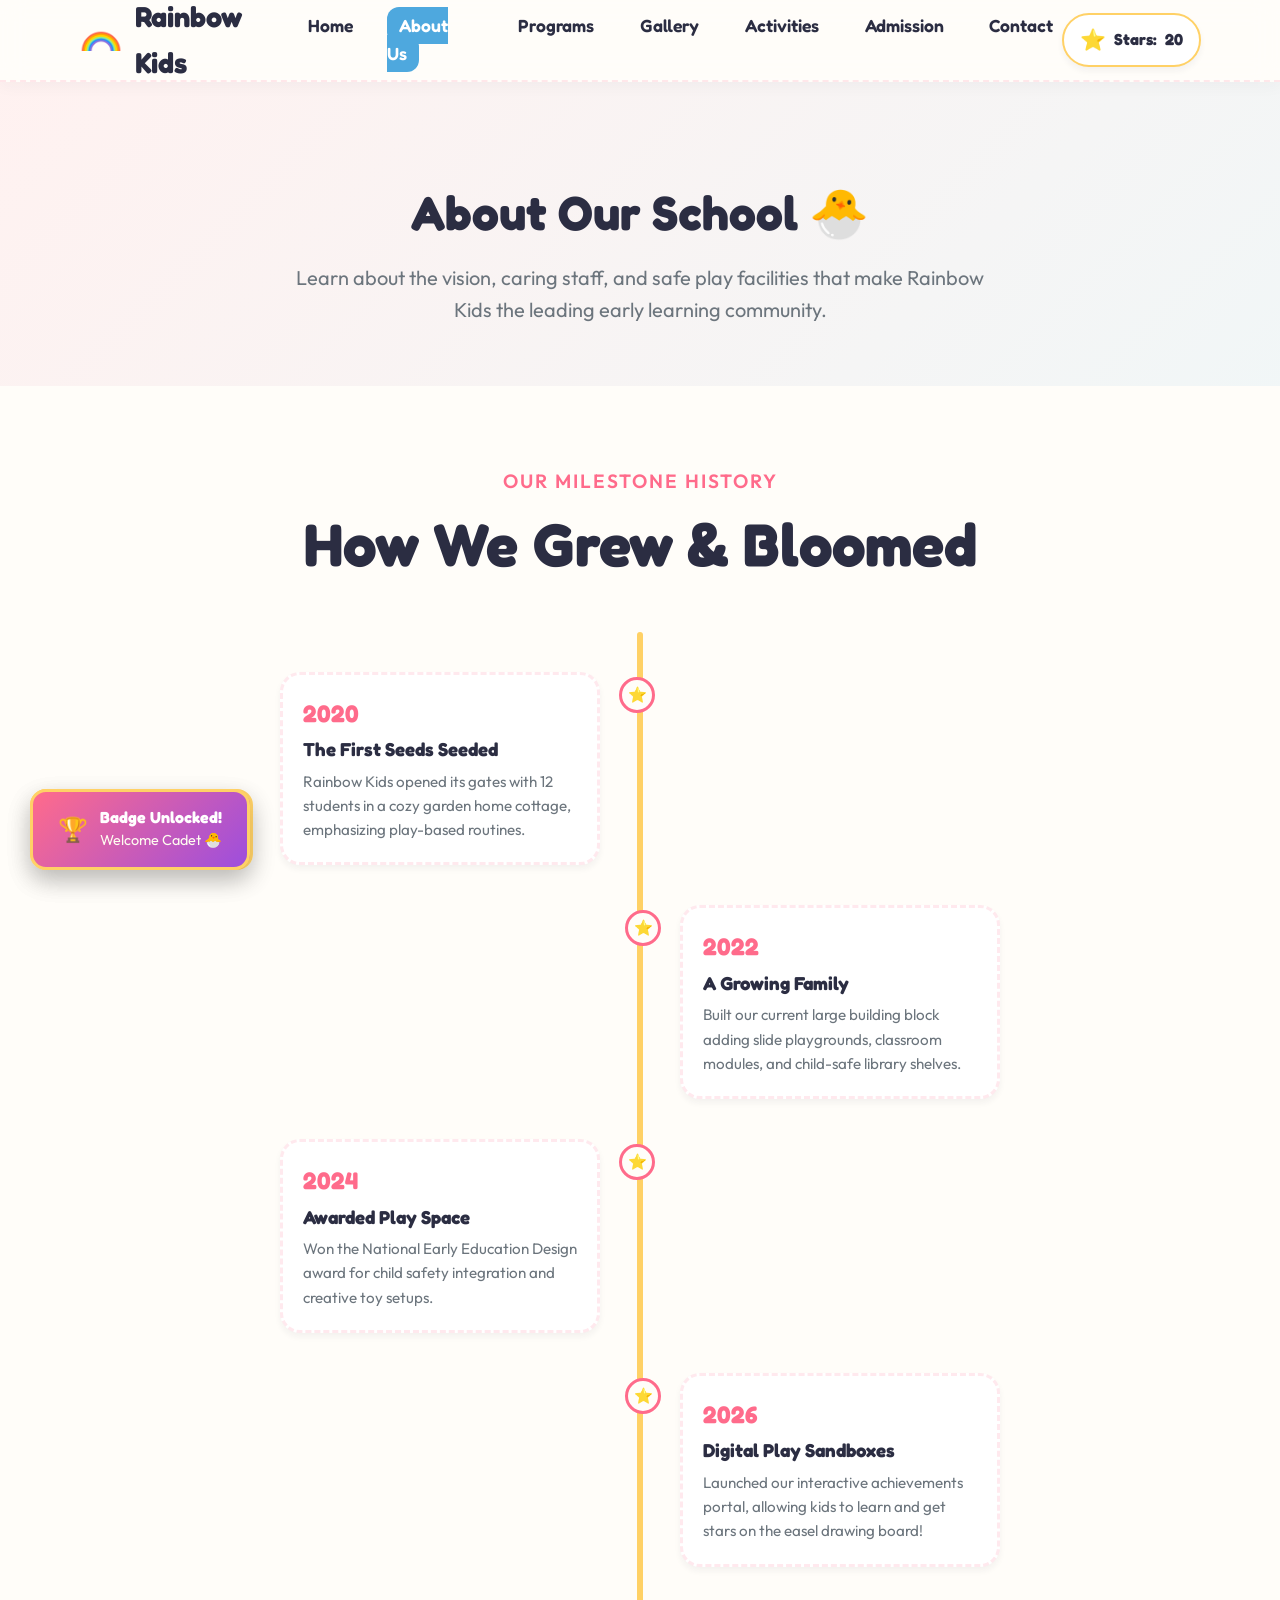
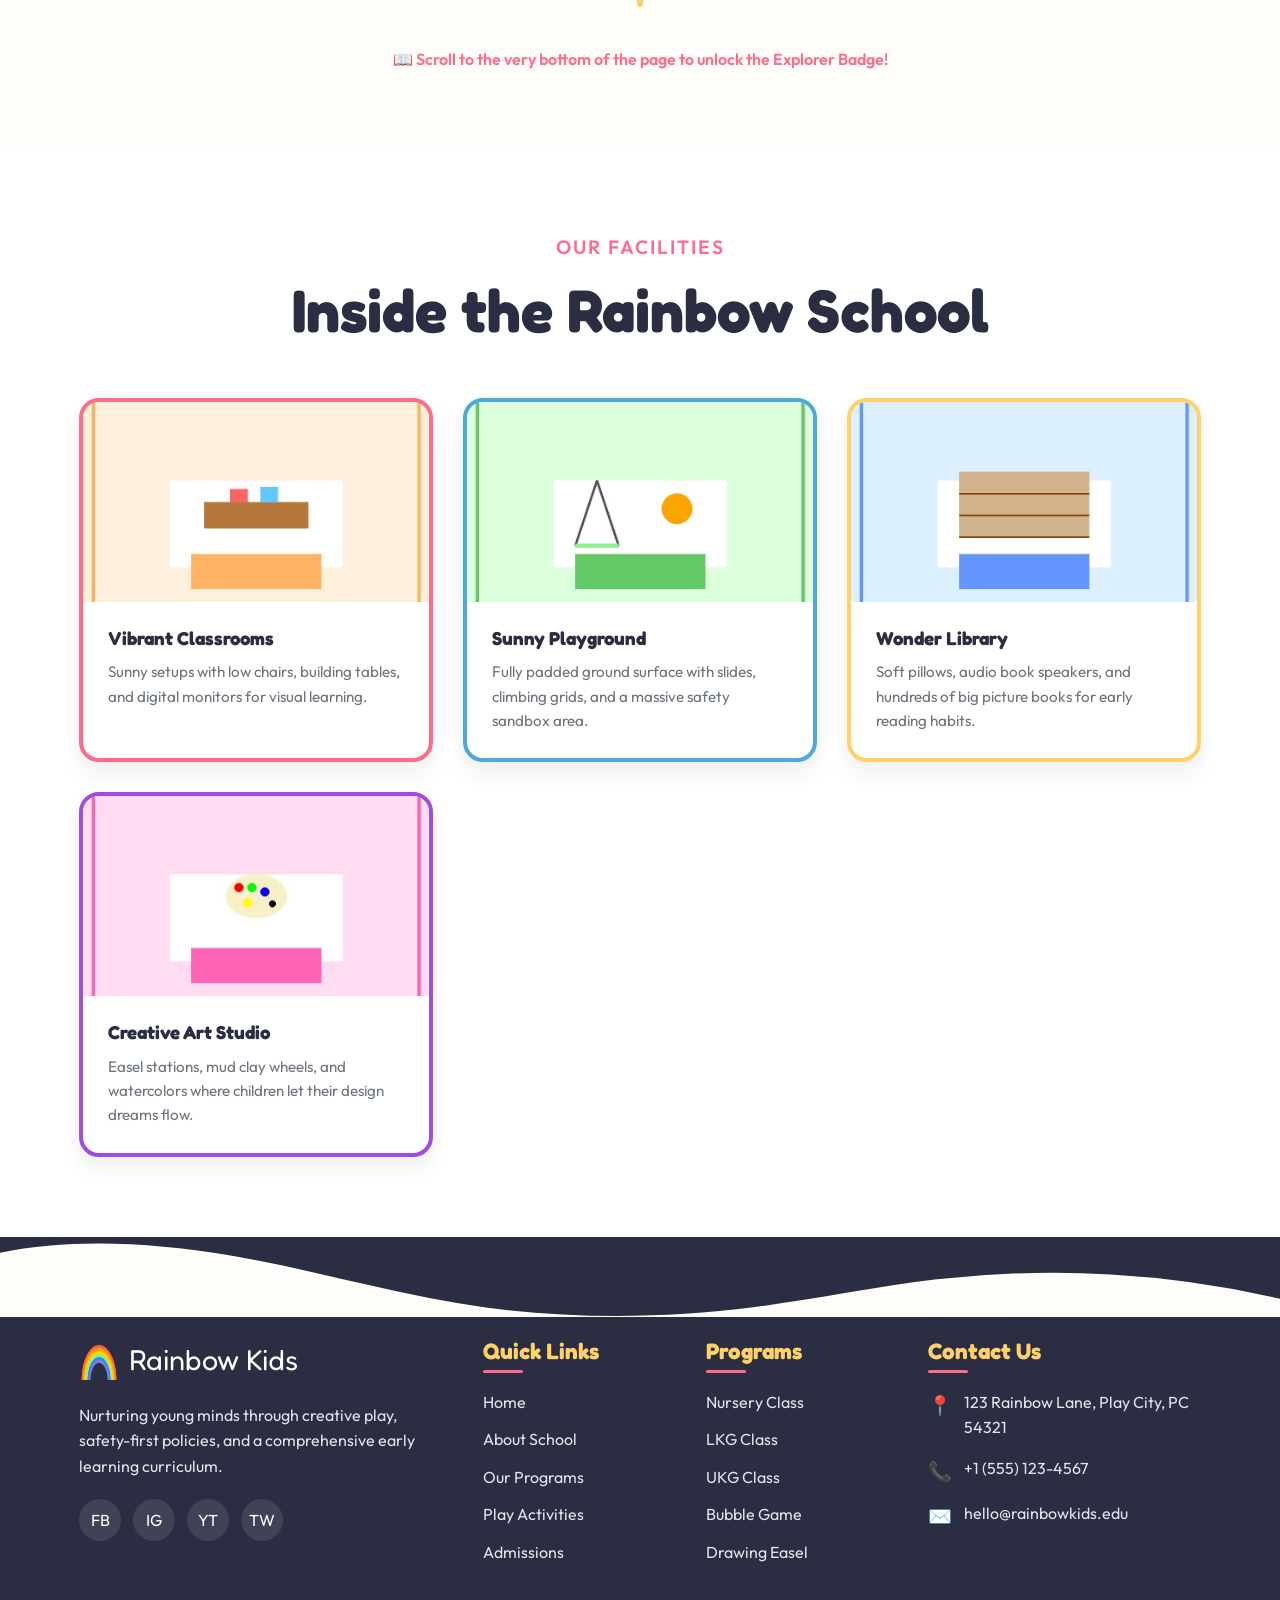
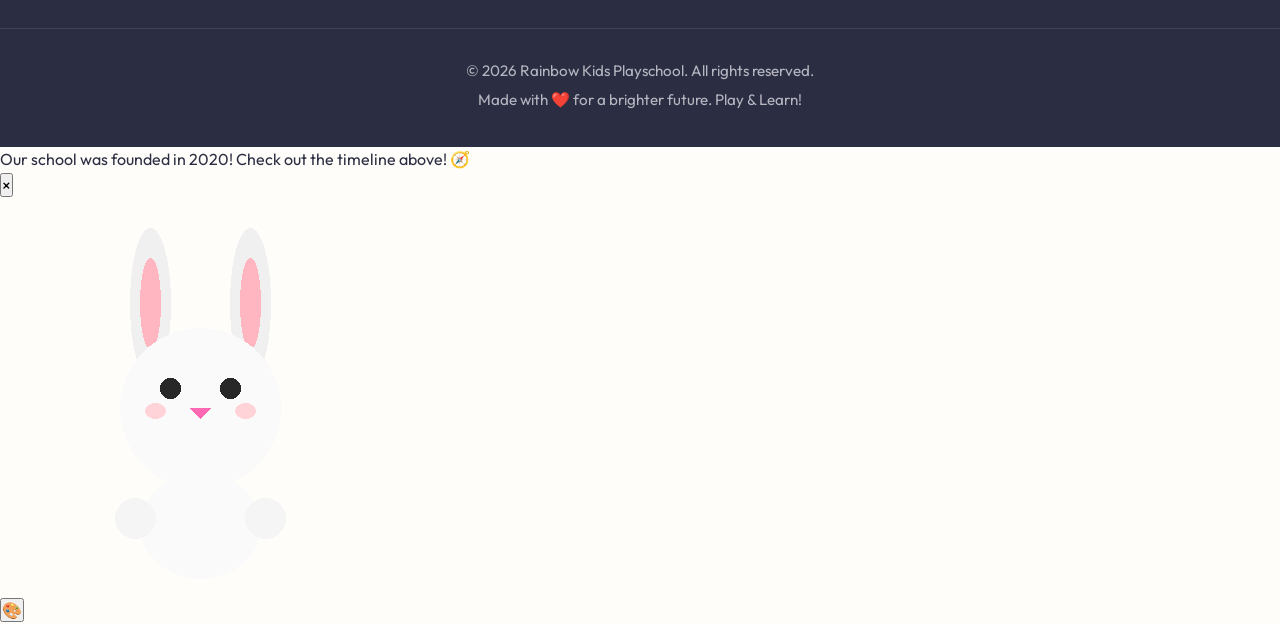
==== about.html @ 75d2e13a "Initial Changes" ====
<!-- Rainbow Kids Playschool - About Us Page: School milestone history and facilities -->

<!DOCTYPE html>
<html lang="en">
<head>
  <meta charset="UTF-8">
  <meta name="viewport" content="width=device-width, initial-scale=1.0">
  <title>About Us - Rainbow Kids Playschool</title>
  <meta name="description" content="Discover our history, safety policies, and teaching philosophy at Rainbow Kids Playschool. Learn about our caring teachers and beautiful facilities.">
  
  
  <link rel="stylesheet" href="assets/css/style.css">
  <link rel="stylesheet" href="assets/css/navbar.css">
  <link rel="stylesheet" href="assets/css/footer.css">
  <link rel="stylesheet" href="assets/css/animations.css">
  <link rel="stylesheet" href="assets/css/responsive.css">
  
  <style>
    
    .about-timeline {
      position: relative;
      max-width: 800px;
      margin: 40px auto 0;
      padding: 20px 0;
    }
    .about-timeline::before {
      content: '';
      position: absolute;
      top: 0;
      bottom: 0;
      left: 50%;
      width: 6px;
      background: var(--accent-yellow);
      border-radius: var(--radius-round);
      transform: translateX(-50%);
    }
    .timeline-item {
      position: relative;
      width: 50%;
      padding: 20px 40px;
      box-sizing: border-box;
    }
    .timeline-item::before {
      content: '⭐';
      position: absolute;
      top: 25px;
      right: -15px;
      width: 30px;
      height: 30px;
      background: var(--bg-cream);
      border: 3px solid var(--primary-coral);
      border-radius: 50%;
      display: flex;
      align-items: center;
      justify-content: center;
      z-index: 10;
      font-size: 0.95rem;
    }
    .timeline-item.left {
      left: 0;
      text-align: right;
    }
    .timeline-item.right {
      left: 50%;
      text-align: left;
    }
    .timeline-item.right::before {
      left: -15px;
    }
    .timeline-content {
      background: var(--bg-white);
      padding: 20px;
      border-radius: var(--radius-md);
      box-shadow: var(--shadow-sm);
      border: 3px dashed rgba(255,107,139,0.15);
      display: inline-block;
      text-align: left;
    }
    .timeline-year {
      font-family: var(--font-heading);
      color: var(--primary-coral);
      font-size: 1.5rem;
      font-weight: 700;
      margin-bottom: 5px;
    }
  </style>
</head>
<body>

  
  <div id="navbar-placeholder"></div>

  
  <section class="section" style="background: linear-gradient(135deg, rgba(255,107,139,0.08), rgba(78,168,222,0.08)); padding: 100px 0 60px;">
    <div class="container" style="text-align: center;">
      <h1 style="font-size: 3rem; margin-bottom: 20px; font-family: var(--font-heading);">About Our School 🐣</h1>
      <p style="font-size: 1.25rem; max-width: 700px; margin: 0 auto; color: var(--text-muted);">
        Learn about the vision, caring staff, and safe play facilities that make Rainbow Kids the leading early learning community.
      </p>
    </div>
  </section>

  
  <section class="section">
    <div class="container">
      <div class="section-title">
        <span>Our Milestone History</span>
        <h2>How We Grew & Bloomed</h2>
      </div>

      <div class="about-timeline">
        <div class="timeline-item left">
          <div class="timeline-content">
            <div class="timeline-year">2020</div>
            <h3 style="margin-bottom: 8px;">The First Seeds Seeded</h3>
            <p style="color: var(--text-muted); font-size: 0.95rem;">Rainbow Kids opened its gates with 12 students in a cozy garden home cottage, emphasizing play-based routines.</p>
          </div>
        </div>

        <div class="timeline-item right">
          <div class="timeline-content">
            <div class="timeline-year">2022</div>
            <h3 style="margin-bottom: 8px;">A Growing Family</h3>
            <p style="color: var(--text-muted); font-size: 0.95rem;">Built our current large building block adding slide playgrounds, classroom modules, and child-safe library shelves.</p>
          </div>
        </div>

        <div class="timeline-item left">
          <div class="timeline-content">
            <div class="timeline-year">2024</div>
            <h3 style="margin-bottom: 8px;">Awarded Play Space</h3>
            <p style="color: var(--text-muted); font-size: 0.95rem;">Won the National Early Education Design award for child safety integration and creative toy setups.</p>
          </div>
        </div>

        <div class="timeline-item right">
          <div class="timeline-content">
            <div class="timeline-year">2026</div>
            <h3 style="margin-bottom: 8px;">Digital Play Sandboxes</h3>
            <p style="color: var(--text-muted); font-size: 0.95rem;">Launched our interactive achievements portal, allowing kids to learn and get stars on the easel drawing board!</p>
          </div>
        </div>
      </div>
      
      <div style="text-align: center; margin-top: 40px;">
        <p style="font-weight: 600; color: var(--primary-coral);">📖 Scroll to the very bottom of the page to unlock the Explorer Badge!</p>
      </div>
    </div>
  </section>

  
  <section class="section" style="background-color: var(--bg-white);">
    <div class="container">
      <div class="section-title">
        <span>Our Facilities</span>
        <h2>Inside the Rainbow School</h2>
      </div>

      <div style="display: grid; grid-template-columns: repeat(auto-fit, minmax(260px, 1fr)); gap: 30px;">
        
        <div class="card border-coral hover-zoom" style="padding: 0; overflow: hidden; cursor: pointer;" onclick="playSynthSound('click')">
          <img src="assets/images/rooms/classroom.jpg" style="width: 100%; height: 200px; object-fit: cover;" alt="Classroom">
          <div style="padding: 25px;">
            <h3 style="margin-bottom: 10px;">Vibrant Classrooms</h3>
            <p style="color: var(--text-muted); font-size: 0.95rem;">Sunny setups with low chairs, building tables, and digital monitors for visual learning.</p>
          </div>
        </div>

        
        <div class="card border-sky hover-zoom" style="padding: 0; overflow: hidden; cursor: pointer;" onclick="playSynthSound('success')">
          <img src="assets/images/rooms/playground.jpg" style="width: 100%; height: 200px; object-fit: cover;" alt="Playground">
          <div style="padding: 25px;">
            <h3 style="margin-bottom: 10px;">Sunny Playground</h3>
            <p style="color: var(--text-muted); font-size: 0.95rem;">Fully padded ground surface with slides, climbing grids, and a massive safety sandbox area.</p>
          </div>
        </div>

        
        <div class="card border-yellow hover-zoom" style="padding: 0; overflow: hidden; cursor: pointer;" onclick="playSynthSound('click')">
          <img src="assets/images/rooms/library.jpg" style="width: 100%; height: 200px; object-fit: cover;" alt="Library">
          <div style="padding: 25px;">
            <h3 style="margin-bottom: 10px;">Wonder Library</h3>
            <p style="color: var(--text-muted); font-size: 0.95rem;">Soft pillows, audio book speakers, and hundreds of big picture books for early reading habits.</p>
          </div>
        </div>

        
        <div class="card border-purple hover-zoom" style="padding: 0; overflow: hidden; cursor: pointer;" onclick="playSynthSound('success')">
          <img src="assets/images/rooms/artroom.jpg" style="width: 100%; height: 200px; object-fit: cover;" alt="Art Studio">
          <div style="padding: 25px;">
            <h3 style="margin-bottom: 10px;">Creative Art Studio</h3>
            <p style="color: var(--text-muted); font-size: 0.95rem;">Easel stations, mud clay wheels, and watercolors where children let their design dreams flow.</p>
          </div>
        </div>
      </div>
    </div>
  </section>

  
  <script>
    document.addEventListener("DOMContentLoaded", () => {
      
      window.addEventListener("scroll", () => {
        if ((window.innerHeight + window.scrollY) >= document.body.offsetHeight - 80) {
          if (typeof addStars === "function") {
            addStars(10, 'explorer');
          }
        }
      });
    });
  </script>

  
  <div id="footer-placeholder"></div>

  
  <div id="mascot-placeholder"></div>
  <div id="rewards-placeholder"></div>

  
  <script src="assets/js/main.js" defer></script>
  <script src="assets/js/rewards.js" defer></script>
  <script src="assets/js/mascot.js" defer></script>
</body>
</html>
---- assets/css/style.css ----
/* Global Stylesheet: Core design tokens, resets, custom scrollbar, buttons, and layout cards */

@import url('https://fonts.googleapis.com/css2?family=Fredoka:wght@300..700&family=Outfit:wght@100..900&display=swap');

:root {
  --primary-coral: #FF6B8B;
  --primary-coral-dark: #E05372;
  --secondary-sky: #4EA8DE;
  --secondary-sky-dark: #3A92C5;
  --accent-yellow: #FFD166;
  --accent-yellow-dark: #EBBF50;
  --success-mint: #06D6A0;
  --success-mint-dark: #05B386;
  --purple-lilac: #9D4EDD;
  --purple-lilac-dark: #823CBE;
  
  --bg-cream: #FFFDF9;
  --bg-white: #FFFFFF;
  --bg-glass: rgba(255, 255, 255, 0.75);
  --bg-glass-dark: rgba(43, 45, 66, 0.05);
  
  --text-dark: #2B2D42;
  --text-muted: #6C757D;
  --text-light: #FFFFFF;
  
  --font-heading: 'Fredoka', sans-serif;
  --font-body: 'Outfit', sans-serif;
  
  --radius-sm: 12px;
  --radius-md: 20px;
  --radius-lg: 32px;
  --radius-round: 50px;
  
  --shadow-sm: 0 4px 6px rgba(43, 45, 66, 0.05);
  --shadow-md: 0 10px 20px rgba(43, 45, 66, 0.08);
  --shadow-lg: 0 20px 35px rgba(43, 45, 66, 0.12);
  --shadow-inset: inset 0 2px 5px rgba(0, 0, 0, 0.05);
  
  --transition-fast: 0.2s ease;
  --transition-normal: 0.3s cubic-bezier(0.25, 0.8, 0.25, 1);
  --transition-slow: 0.5s cubic-bezier(0.175, 0.885, 0.32, 1.275);
}

* {
  box-sizing: border-box;
  margin: 0;
  padding: 0;
}

body {
  font-family: var(--font-body);
  background-color: var(--bg-cream);
  color: var(--text-dark);
  line-height: 1.6;
  overflow-x: hidden;
  font-size: 16px;
}

h1, h2, h3, h4, h5, h6 {
  font-family: var(--font-heading);
  font-weight: 700;
  color: var(--text-dark);
  line-height: 1.25;
}

a {
  text-decoration: none;
  color: inherit;
  transition: var(--transition-fast);
}

img, video {
  max-width: 100%;
  height: auto;
  display: block;
}

button, input, select, textarea {
  font-family: inherit;
  font-size: inherit;
}

::-webkit-scrollbar {
  width: 12px;
}
::-webkit-scrollbar-track {
  background: var(--bg-cream);
}
::-webkit-scrollbar-thumb {
  background: linear-gradient(var(--primary-coral), var(--secondary-sky), var(--accent-yellow));
  border-radius: var(--radius-round);
  border: 3px solid var(--bg-cream);
}

.container {
  width: 90%;
  max-width: 1200px;
  margin: 0 auto;
  padding: 0 15px;
}

.section {
  padding: 80px 0;
  position: relative;
}

.section-title {
  text-align: center;
  margin-bottom: 50px;
  font-size: 2.5rem;
}

.section-title span {
  display: block;
  font-size: 1.2rem;
  color: var(--primary-coral);
  text-transform: uppercase;
  letter-spacing: 2px;
  margin-bottom: 10px;
  font-weight: 600;
  font-family: var(--font-body);
}

.btn {
  display: inline-flex;
  align-items: center;
  justify-content: center;
  padding: 12px 28px;
  border-radius: var(--radius-round);
  font-family: var(--font-heading);
  font-weight: 600;
  font-size: 1.1rem;
  border: none;
  cursor: pointer;
  transition: var(--transition-slow);
  box-shadow: var(--shadow-md);
  position: relative;
  overflow: hidden;
  gap: 10px;
}

.btn:active {
  transform: translateY(2px);
  box-shadow: var(--shadow-sm);
}

.btn-coral {
  background-color: var(--primary-coral);
  color: var(--text-light);
}
.btn-coral:hover {
  background-color: var(--primary-coral-dark);
  transform: translateY(-3px) scale(1.03);
}

.btn-sky {
  background-color: var(--secondary-sky);
  color: var(--text-light);
}
.btn-sky:hover {
  background-color: var(--secondary-sky-dark);
  transform: translateY(-3px) scale(1.03);
}

.btn-yellow {
  background-color: var(--accent-yellow);
  color: var(--text-dark);
}
.btn-yellow:hover {
  background-color: var(--accent-yellow-dark);
  transform: translateY(-3px) scale(1.03);
}

.btn-outline {
  background-color: transparent;
  border: 3px dashed var(--primary-coral);
  color: var(--primary-coral);
  box-shadow: none;
}
.btn-outline:hover {
  background-color: var(--primary-coral);
  color: var(--text-light);
  border-style: solid;
  transform: translateY(-3px);
}

.card {
  background-color: var(--bg-white);
  border-radius: var(--radius-md);
  padding: 30px;
  box-shadow: var(--shadow-md);
  transition: var(--transition-slow);
  border: 4px solid transparent;
}

.card:hover {
  transform: translateY(-8px) rotate(0.5deg);
  box-shadow: var(--shadow-lg);
}

.card-glass {
  background: var(--bg-glass);
  backdrop-filter: blur(12px);
  -webkit-backdrop-filter: blur(12px);
  border: 1px solid rgba(255, 255, 255, 0.4);
}

.border-coral { border-color: var(--primary-coral); }
.border-sky { border-color: var(--secondary-sky); }
.border-yellow { border-color: var(--accent-yellow); }
.border-purple { border-color: var(--purple-lilac); }

.wave-top {
  position: absolute;
  top: 0;
  left: 0;
  width: 100%;
  overflow: hidden;
  line-height: 0;
}

.wave-top svg {
  position: relative;
  display: block;
  width: calc(100% + 1.3px);
  height: 80px;
}

.wave-bottom {
  position: absolute;
  bottom: 0;
  left: 0;
  width: 100%;
  overflow: hidden;
  line-height: 0;
}

.wave-bottom svg {
  position: relative;
  display: block;
  width: calc(100% + 1.3px);
  height: 80px;
}

.badge {
  display: inline-block;
  padding: 6px 16px;
  border-radius: var(--radius-round);
  font-weight: 600;
  font-size: 0.85rem;
  text-transform: uppercase;
  color: var(--text-light);
}
.badge-coral { background-color: var(--primary-coral); }
.badge-sky { background-color: var(--secondary-sky); }
.badge-yellow { background-color: var(--accent-yellow); color: var(--text-dark); }
.badge-mint { background-color: var(--success-mint); }
.badge-purple { background-color: var(--purple-lilac); }

#confetti-container {
  position: fixed;
  top: 0;
  left: 0;
  width: 100%;
  height: 100%;
  pointer-events: none;
  z-index: 9999;
  overflow: hidden;
}
---- assets/css/navbar.css ----
/* Navigation Styles: Header menus, mobile toggler styling, and scrolled background states */

.header-nav {
  position: sticky;
  top: 0;
  width: 100%;
  background: rgba(255, 253, 249, 0.85);
  backdrop-filter: blur(12px);
  -webkit-backdrop-filter: blur(12px);
  z-index: 1000;
  box-shadow: 0 4px 15px rgba(43, 45, 66, 0.04);
  border-bottom: 2px dashed rgba(255, 107, 139, 0.15);
  transition: var(--transition-normal);
}

.header-nav.scroll-scrolled {
  background: var(--bg-white);
  box-shadow: 0 4px 20px rgba(43, 45, 66, 0.08);
}

.nav-container {
  display: flex;
  align-items: center;
  justify-content: space-between;
  height: 80px;
}

.logo {
  display: flex;
  align-items: center;
  gap: 12px;
  font-family: var(--font-heading);
  font-size: 1.8rem;
  font-weight: 700;
  color: var(--text-dark);
}

.logo-icon-wrapper {
  position: relative;
  width: 45px;
  height: 45px;
  display: flex;
  align-items: center;
  justify-content: center;
}

.logo img {
  width: 100%;
  height: 100%;
  object-fit: contain;
  transition: var(--transition-slow);
}

.logo:hover img {
  transform: rotate(15deg) scale(1.1);
}

.nav-menu {
  display: flex;
  align-items: center;
  list-style: none;
  gap: 25px;
}

.nav-item a {
  position: relative;
  font-family: var(--font-heading);
  font-weight: 600;
  font-size: 1.1rem;
  color: var(--text-dark);
  padding: 8px 12px;
  border-radius: var(--radius-sm);
  transition: var(--transition-fast);
}

.nav-item a::after {
  content: '';
  position: absolute;
  bottom: 0;
  left: 50%;
  width: 0;
  height: 4px;
  background-color: var(--primary-coral);
  border-radius: var(--radius-round);
  transition: var(--transition-normal);
  transform: translateX(-50%);
}

.nav-item a:hover {
  color: var(--primary-coral);
  background-color: rgba(255, 107, 139, 0.05);
}

.nav-item a:hover::after {
  width: 60%;
}

.nav-item.active a {
  color: var(--text-light);
  background-color: var(--primary-coral);
}

.nav-item.active a::after {
  display: none;
}

.nav-item:nth-child(2).active a { background-color: var(--secondary-sky); }
.nav-item:nth-child(3).active a { background-color: var(--accent-yellow); color: var(--text-dark); }
.nav-item:nth-child(4).active a { background-color: var(--success-mint); }
.nav-item:nth-child(5).active a { background-color: var(--purple-lilac); }
.nav-item:nth-child(6).active a { background-color: var(--primary-coral); }
.nav-item:nth-child(7).active a { background-color: var(--secondary-sky); }

.rewards-nav-badge {
  display: flex;
  align-items: center;
  gap: 8px;
  background: var(--bg-white);
  padding: 8px 16px;
  border-radius: var(--radius-round);
  box-shadow: var(--shadow-sm);
  border: 2px solid var(--accent-yellow);
  font-family: var(--font-heading);
  font-weight: 700;
  color: var(--text-dark);
  cursor: pointer;
  transition: var(--transition-slow);
}

.rewards-nav-badge:hover {
  transform: translateY(-2px) scale(1.05);
  box-shadow: var(--shadow-md);
  background: #FFFDF0;
}

.rewards-nav-badge span.star-icon {
  font-size: 1.3rem;
  display: inline-block;
}

.rewards-nav-badge.star-bounce span.star-icon {
  animation: star-spin 0.6s cubic-bezier(0.175, 0.885, 0.32, 1.275);
}

@keyframes star-spin {
  0% { transform: scale(1) rotate(0deg); }
  50% { transform: scale(1.5) rotate(180deg); }
  100% { transform: scale(1) rotate(360deg); }
}

.nav-toggle {
  display: none;
  background: none;
  border: none;
  cursor: pointer;
  padding: 5px;
  flex-direction: column;
  justify-content: space-around;
  width: 30px;
  height: 25px;
  z-index: 1001;
}

.nav-toggle span {
  width: 100%;
  height: 3px;
  background-color: var(--text-dark);
  border-radius: var(--radius-round);
  transition: var(--transition-fast);
}

.nav-toggle.open span:nth-child(1) {
  transform: rotate(45deg) translate(5px, 5px);
  background-color: var(--primary-coral);
}
.nav-toggle.open span:nth-child(2) {
  opacity: 0;
}
.nav-toggle.open span:nth-child(3) {
  transform: rotate(-45deg) translate(7px, -7px);
  background-color: var(--primary-coral);
}
---- assets/css/footer.css ----
/* Footer Styles: SVG wave fill, column alignments, contact grid, and copyright styles */

.footer {
  background-color: var(--text-dark);
  color: var(--text-light);
  padding: 100px 0 30px;
  position: relative;
  overflow: hidden;
}

.footer-wave {
  position: absolute;
  top: 0;
  left: 0;
  width: 100%;
  overflow: hidden;
  line-height: 0;
  transform: rotate(180deg);
}

.footer-wave svg {
  position: relative;
  display: block;
  width: calc(100% + 1.3px);
  height: 80px;
}

.footer-wave .shape-fill {
  fill: var(--bg-cream);
}

.footer-grid {
  display: grid;
  grid-template-columns: 2fr 1fr 1fr 1.5fr;
  gap: 40px;
  margin-bottom: 50px;
}

.footer-col h3 {
  color: var(--accent-yellow);
  font-size: 1.4rem;
  margin-bottom: 25px;
  position: relative;
}

.footer-col h3::after {
  content: '';
  position: absolute;
  left: 0;
  bottom: -8px;
  width: 40px;
  height: 3px;
  background-color: var(--primary-coral);
  border-radius: var(--radius-round);
}

.footer-about p {
  color: #E2E3E8;
  margin-bottom: 20px;
}

.footer-logo {
  display: flex;
  align-items: center;
  gap: 10px;
  color: var(--text-light);
  font-family: var(--font-heading);
  font-size: 1.8rem;
  margin-bottom: 20px;
}

.footer-logo img {
  width: 40px;
  height: 40px;
}

.social-links {
  display: flex;
  gap: 12px;
}

.social-btn {
  display: flex;
  align-items: center;
  justify-content: center;
  width: 42px;
  height: 42px;
  border-radius: 50%;
  background-color: rgba(255, 255, 255, 0.1);
  color: var(--text-light);
  transition: var(--transition-slow);
}

.social-btn:hover {
  background-color: var(--primary-coral);
  color: var(--text-light);
  transform: translateY(-5px) rotate(8deg);
}

.footer-links {
  list-style: none;
}

.footer-links li {
  margin-bottom: 12px;
}

.footer-links a {
  color: #E2E3E8;
  transition: var(--transition-fast);
}

.footer-links a:hover {
  color: var(--secondary-sky);
  padding-left: 5px;
}

.footer-contact-item {
  display: flex;
  align-items: flex-start;
  gap: 12px;
  margin-bottom: 15px;
  color: #E2E3E8;
}

.footer-contact-item span.icon {
  font-size: 1.2rem;
  color: var(--primary-coral);
}

.footer-bottom {
  border-top: 1px solid rgba(255, 255, 255, 0.1);
  padding-top: 30px;
  text-align: center;
  color: #B5B6C0;
  font-size: 0.95rem;
}

.footer-bottom p {
  margin-bottom: 5px;
}

.footer-bottom a {
  color: var(--accent-yellow);
}
.footer-bottom a:hover {
  text-decoration: underline;
}
---- assets/css/animations.css ----
/* Animations Stylesheet: CSS Keyframes for driftings, bounces, talk wiggles, and star particles */

.cloud-drift-slow {
  animation: cloud-drift 45s linear infinite;
}

.cloud-drift-fast {
  animation: cloud-drift 25s linear infinite;
}

@keyframes cloud-drift {
  0% { transform: translateX(-100%); }
  100% { transform: translateX(100vw); }
}

.balloon-float {
  position: absolute;
  bottom: -150px;
  animation: balloon-up 12s linear infinite, balloon-sway 3s ease-in-out infinite alternate;
  z-index: 1;
  pointer-events: none;
}

@keyframes balloon-up {
  0% { bottom: -150px; }
  100% { bottom: 110vh; }
}

@keyframes balloon-sway {
  0% { transform: translateX(0); }
  100% { transform: translateX(30px); }
}

.mascot-bounce-idle {
  animation: mascot-bounce 4s ease-in-out infinite alternate;
}

@keyframes mascot-bounce {
  0% { transform: translateY(0) rotate(0deg); }
  50% { transform: translateY(-10px) rotate(1deg); }
  100% { transform: translateY(5px) rotate(-1deg); }
}

.mascot-wiggle-talk {
  animation: mascot-wiggle 0.3s ease-in-out infinite;
}

@keyframes mascot-wiggle {
  0% { transform: rotate(-2deg) scale(1.02); }
  50% { transform: rotate(2deg) scale(1.02); }
  100% { transform: rotate(-2deg) scale(1.02); }
}

.float-element {
  animation: general-float 5s ease-in-out infinite alternate;
}

@keyframes general-float {
  0% { transform: translateY(0); }
  100% { transform: translateY(-15px); }
}

.pop-in {
  animation: pop-in-anim 0.4s cubic-bezier(0.175, 0.885, 0.32, 1.275) forwards;
}

@keyframes pop-in-anim {
  0% { transform: scale(0); opacity: 0; }
  100% { transform: scale(1); opacity: 1; }
}

.star-particle {
  position: fixed;
  width: 20px;
  height: 20px;
  background-color: var(--accent-yellow);
  clip-path: polygon(50% 0%, 61% 35%, 98% 35%, 68% 57%, 79% 91%, 50% 70%, 21% 91%, 32% 57%, 2% 35%, 39% 35%);
  pointer-events: none;
  z-index: 10000;
  animation: star-particle-fly 0.8s cubic-bezier(0.1, 0.8, 0.3, 1) forwards;
}

@keyframes star-particle-fly {
  0% {
    transform: translate(0, 0) scale(0) rotate(0deg);
    opacity: 1;
  }
  50% {
    opacity: 1;
  }
  100% {
    transform: translate(var(--tx), var(--ty)) scale(1.2) rotate(360deg);
    opacity: 0;
  }
}

.hover-zoom {
  transition: var(--transition-slow);
}
.hover-zoom:hover {
  transform: scale(1.05);
}

.heartbeat-pulse {
  animation: heartbeat 1.5s ease-in-out infinite;
}

@keyframes heartbeat {
  0% { transform: scale(1); }
  20% { transform: scale(1.1); }
  40% { transform: scale(1.05); }
  60% { transform: scale(1.15); }
  80% { transform: scale(1); }
  100% { transform: scale(1); }
}
---- assets/css/responsive.css ----
/* Responsive adjustments: Media queries for grids, container spacing, and mobile devices */

@media (max-width: 992px) {
  .footer-grid {
    grid-template-columns: 1fr 1fr;
    gap: 30px;
  }
  
  .activities-grid {
    grid-template-columns: 1fr;
    gap: 30px;
  }
  
  .game-container-card {
    height: 600px;
  }
}

@media (max-width: 768px) {
  body {
    font-size: 15px;
  }

  .section {
    padding: 60px 0;
  }

  .section-title {
    font-size: 2rem;
    margin-bottom: 35px;
  }

  
  .nav-toggle {
    display: flex;
  }

  .nav-menu {
    position: fixed;
    top: 80px;
    right: -100%;
    width: 280px;
    height: calc(100vh - 80px);
    background: var(--bg-cream);
    flex-direction: column;
    align-items: flex-start;
    padding: 40px 30px;
    gap: 20px;
    box-shadow: -5px 10px 20px rgba(0, 0, 0, 0.05);
    border-left: 2px dashed rgba(255, 107, 139, 0.15);
    transition: var(--transition-normal);
    overflow-y: auto;
  }

  .nav-menu.open {
    right: 0;
  }

  .nav-item {
    width: 100%;
  }

  .nav-item a {
    display: block;
    font-size: 1.2rem;
    padding: 12px 15px;
    border-radius: var(--radius-sm);
  }

  .nav-item a::after {
    display: none;
  }

  
  .rewards-nav-badge {
    margin-right: 15px;
    padding: 6px 12px;
    font-size: 0.95rem;
  }

  
  .about-timeline::before {
    left: 20px;
  }
  .timeline-item {
    width: 100%;
    padding-left: 55px;
    padding-right: 0;
    text-align: left !important;
  }
  .timeline-item::before {
    left: 20px !important;
    transform: translateX(-50%) !important;
  }
  .timeline-item.left, .timeline-item.right {
    left: 0;
  }

  
  .footer-grid {
    grid-template-columns: 1fr;
    gap: 30px;
    text-align: center;
  }

  .footer-col h3::after {
    left: 50%;
    transform: translateX(-50%);
  }

  .social-links {
    justify-content: center;
  }

  .footer-contact-item {
    justify-content: center;
  }

  
  .hero-content {
    padding: 120px 0 80px;
    text-align: center;
  }

  .hero-title {
    font-size: 2.5rem;
  }

  .hero-buttons {
    justify-content: center;
  }
}

@media (max-width: 480px) {
  .logo {
    font-size: 1.4rem;
  }
  .logo-icon-wrapper {
    width: 35px;
    height: 35px;
  }

  .rewards-nav-badge span.text-label {
    display: none; 
  }

  .section-title {
    font-size: 1.8rem;
  }

  .btn {
    padding: 10px 22px;
    font-size: 1rem;
    width: 100%;
  }

  .hero-buttons {
    flex-direction: column;
    width: 100%;
  }
}
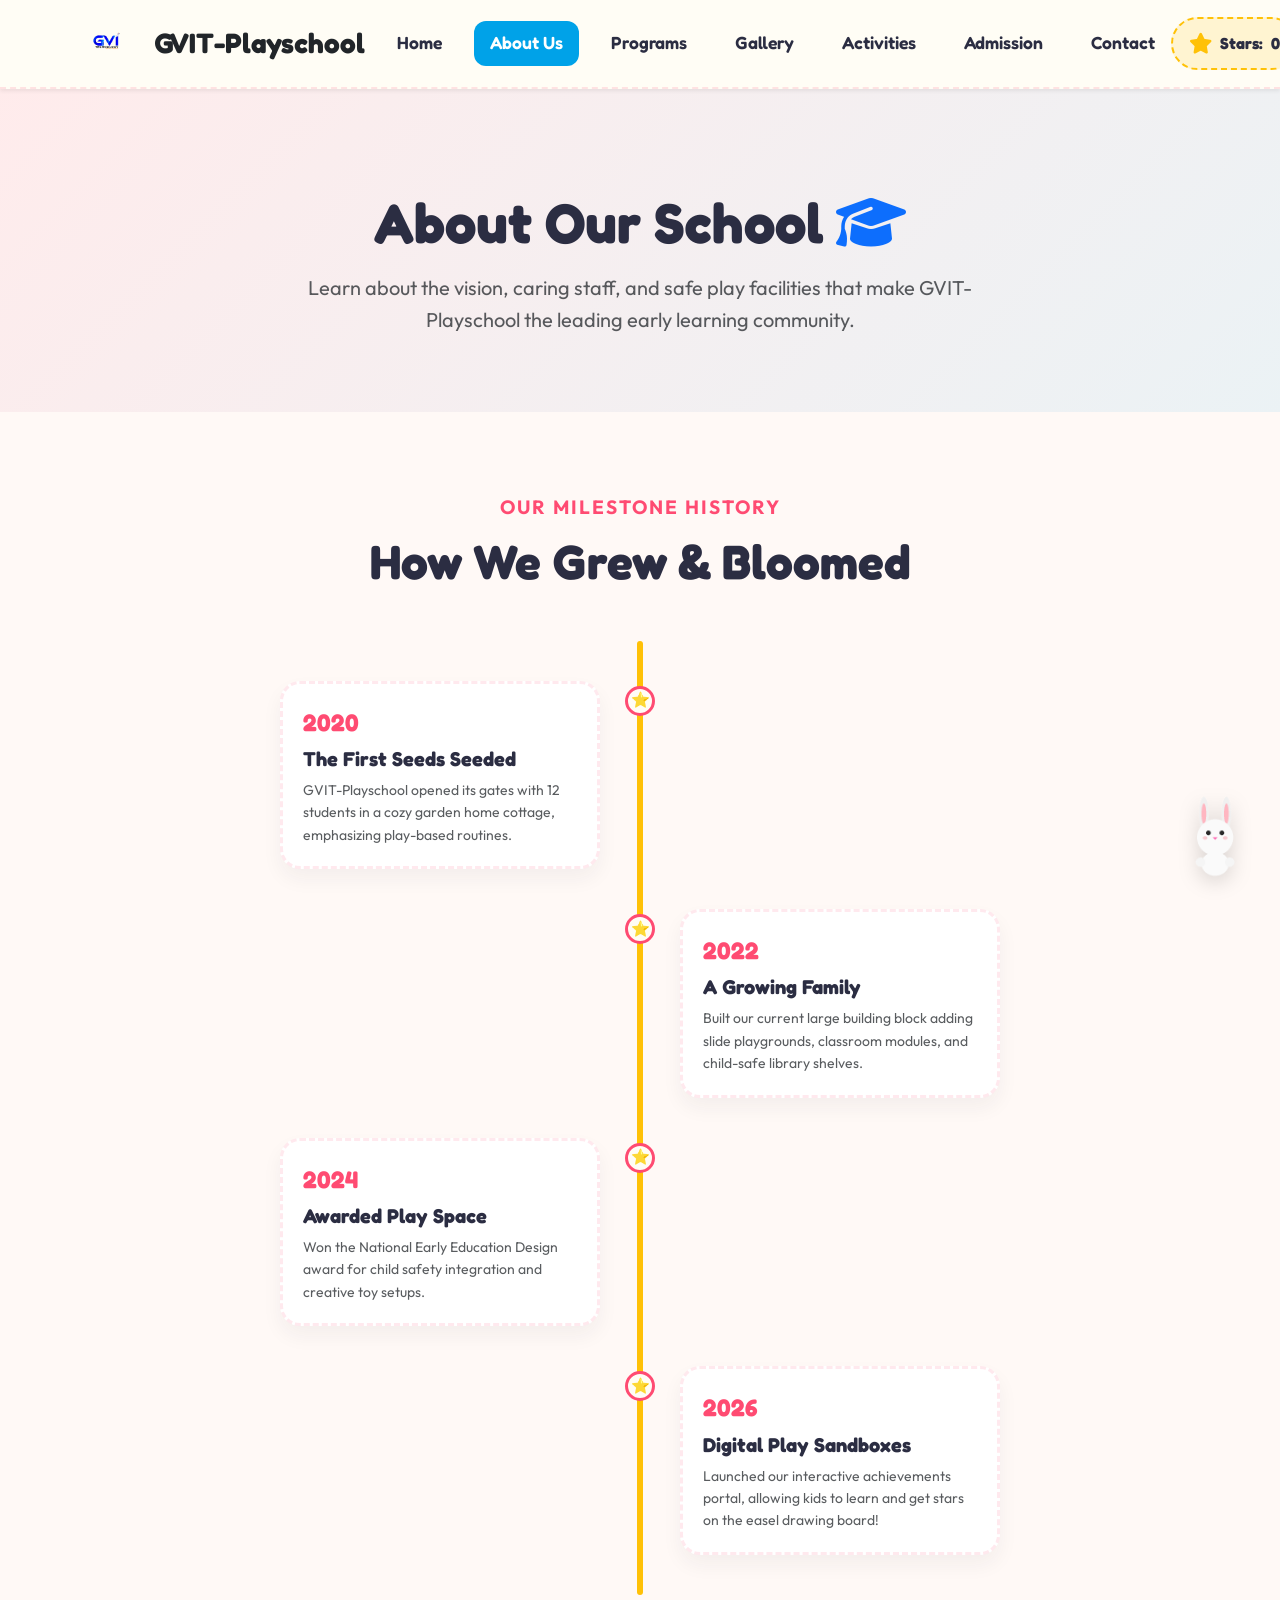
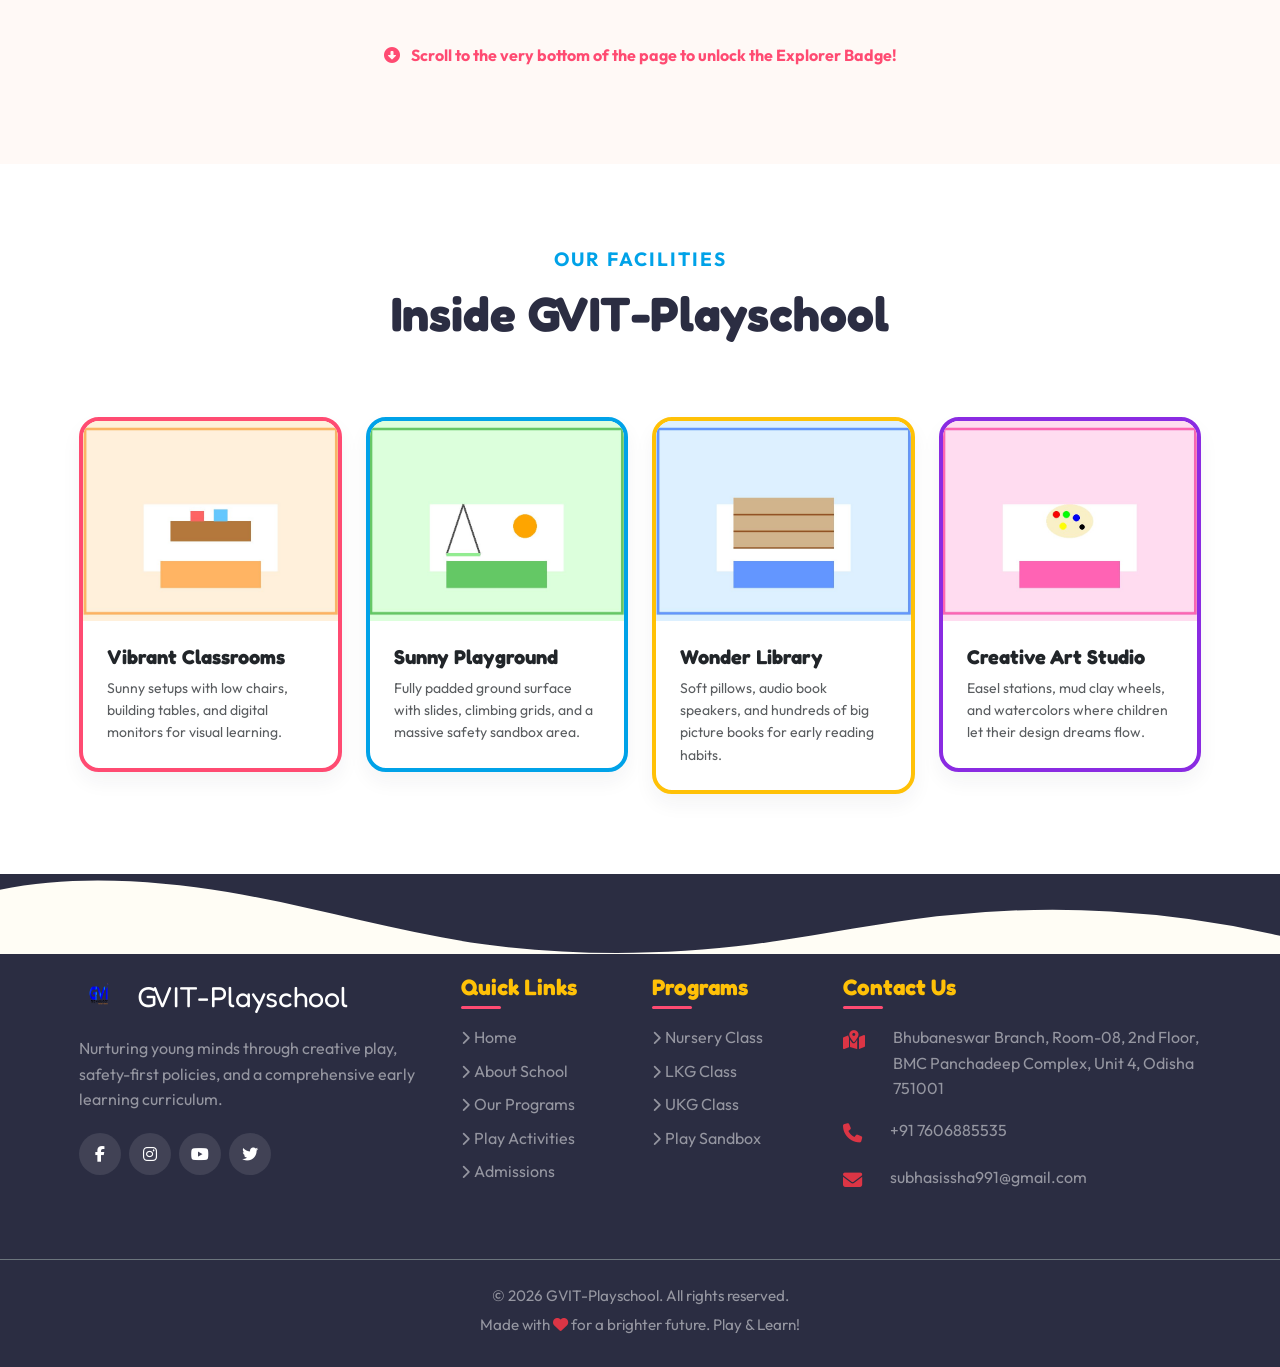
==== commit 720b8a65: "docs/feat: complete global rebranding, add day/cozy night theme modes, scroll-to-top button, standar" ====
--- a/about.html
+++ b/about.html
@@ -1,225 +1,306 @@
-<!-- Rainbow Kids Playschool - About Us Page: School milestone history and facilities -->
+<!-- GVIT-Playschool About Us: History, teaching philosophy, and milestones. -->
 
 <!DOCTYPE html>
 <html lang="en">
 <head>
   <meta charset="UTF-8">
   <meta name="viewport" content="width=device-width, initial-scale=1.0">
-  <title>About Us - Rainbow Kids Playschool</title>
-  <meta name="description" content="Discover our history, safety policies, and teaching philosophy at Rainbow Kids Playschool. Learn about our caring teachers and beautiful facilities.">
+  <title>About Us - GVIT-Playschool</title>
+  <meta name="description" content="Discover our history, safety policies, and teaching philosophy at GVIT-Playschool. Learn about our caring teachers and beautiful facilities.">
+  <link rel="icon" href="assets/images/icons/gvi.png" type="image/png">
+  <script>
+    (function() {
+      const savedTheme = localStorage.getItem("theme") || "light";
+      document.documentElement.setAttribute("data-theme", savedTheme);
+    })();
+  </script>
   
+  <link href="https://cdn.jsdelivr.net/npm/bootstrap@5.3.3/dist/css/bootstrap.min.css" rel="stylesheet">
+  <link rel="stylesheet" href="https://cdnjs.cloudflare.com/ajax/libs/font-awesome/6.4.0/css/all.min.css">
+  <link rel="stylesheet" href="https://fonts.googleapis.com/icon?family=Material+Icons">
   
   <link rel="stylesheet" href="assets/css/style.css">
   <link rel="stylesheet" href="assets/css/navbar.css">
   <link rel="stylesheet" href="assets/css/footer.css">
   <link rel="stylesheet" href="assets/css/animations.css">
   <link rel="stylesheet" href="assets/css/responsive.css">
-  
-  <style>
-    
-    .about-timeline {
-      position: relative;
-      max-width: 800px;
-      margin: 40px auto 0;
-      padding: 20px 0;
-    }
-    .about-timeline::before {
-      content: '';
-      position: absolute;
-      top: 0;
-      bottom: 0;
-      left: 50%;
-      width: 6px;
-      background: var(--accent-yellow);
-      border-radius: var(--radius-round);
-      transform: translateX(-50%);
-    }
-    .timeline-item {
-      position: relative;
-      width: 50%;
-      padding: 20px 40px;
-      box-sizing: border-box;
-    }
-    .timeline-item::before {
-      content: '⭐';
-      position: absolute;
-      top: 25px;
-      right: -15px;
-      width: 30px;
-      height: 30px;
-      background: var(--bg-cream);
-      border: 3px solid var(--primary-coral);
-      border-radius: 50%;
-      display: flex;
-      align-items: center;
-      justify-content: center;
-      z-index: 10;
-      font-size: 0.95rem;
-    }
-    .timeline-item.left {
-      left: 0;
-      text-align: right;
-    }
-    .timeline-item.right {
-      left: 50%;
-      text-align: left;
-    }
-    .timeline-item.right::before {
-      left: -15px;
-    }
-    .timeline-content {
-      background: var(--bg-white);
-      padding: 20px;
-      border-radius: var(--radius-md);
-      box-shadow: var(--shadow-sm);
-      border: 3px dashed rgba(255,107,139,0.15);
-      display: inline-block;
-      text-align: left;
-    }
-    .timeline-year {
-      font-family: var(--font-heading);
-      color: var(--primary-coral);
-      font-size: 1.5rem;
-      font-weight: 700;
-      margin-bottom: 5px;
-    }
-  </style>
 </head>
-<body>
-
-  
-  <div id="navbar-placeholder"></div>
-
-  
-  <section class="section" style="background: linear-gradient(135deg, rgba(255,107,139,0.08), rgba(78,168,222,0.08)); padding: 100px 0 60px;">
-    <div class="container" style="text-align: center;">
-      <h1 style="font-size: 3rem; margin-bottom: 20px; font-family: var(--font-heading);">About Our School 🐣</h1>
-      <p style="font-size: 1.25rem; max-width: 700px; margin: 0 auto; color: var(--text-muted);">
-        Learn about the vision, caring staff, and safe play facilities that make Rainbow Kids the leading early learning community.
+<body class="theme-about">
+
+  <!-- Sticky Top Navigation Bar -->
+  <nav class="navbar navbar-expand-xl sticky-top shadow-sm py-3" style="background-color: rgba(255, 253, 245, 0.95); backdrop-filter: blur(12px); -webkit-backdrop-filter: blur(12px); border-bottom: 2px dashed rgba(255, 75, 114, 0.15);">
+    <div class="container">
+      <a class="logo navbar-brand d-flex align-items-center text-dark fw-bold fs-3" href="index.html">
+        <div class="logo-icon-wrapper me-2">
+          <img src="assets/images/icons/gvi.png" alt="GVIT Logo" width="60" height="60">
+        </div>
+        <span>GVIT-Playschool</span>
+      </a>
+      
+      <div class="d-flex align-items-center order-xl-last gap-2">
+        <div class="rewards-nav-badge" data-bs-toggle="modal" data-bs-target="#achievementsModal" id="rewards-badge">
+          <span class="star-icon text-warning"><i class="fa-solid fa-star"></i></span>
+          <span class="text-label">Stars:</span>
+          <span id="star-count">10</span>
+        </div>
+        <button id="theme-toggle" class="btn-theme-toggle" aria-label="Toggle Theme" onclick="playSynthSound('click')">
+          <i class="fa-solid fa-moon"></i>
+        </button>
+        
+        <button class="navbar-toggler border-0" type="button" data-bs-toggle="collapse" data-bs-target="#navbarContent" aria-controls="navbarContent" aria-expanded="false" aria-label="Toggle navigation">
+          <span class="toggler-line"></span>
+          <span class="toggler-line"></span>
+          <span class="toggler-line"></span>
+        </button>
+      </div>
+      
+      <div class="collapse navbar-collapse" id="navbarContent">
+        <ul class="nav-menu navbar-nav mx-auto mb-2 mb-xl-0 gap-2 gap-xl-3 mt-3 mt-xl-0">
+          <li class="nav-item" data-page="index"><a href="index.html">Home</a></li>
+          <li class="nav-item active" data-page="about"><a href="about.html">About Us</a></li>
+          <li class="nav-item" data-page="programs"><a href="programs.html">Programs</a></li>
+          <li class="nav-item" data-page="gallery"><a href="gallery.html">Gallery</a></li>
+          <li class="nav-item" data-page="activities"><a href="activities.html">Activities</a></li>
+          <li class="nav-item" data-page="admission"><a href="admission.html">Admission</a></li>
+          <li class="nav-item" data-page="contact"><a href="contact.html">Contact</a></li>
+        </ul>
+      </div>
+    </div>
+  </nav>
+
+  <!-- Header Section -->
+  <section class="section page-hero" style="background: linear-gradient(135deg, rgba(255,75,114,0.08), rgba(0,162,232,0.08));">
+    <div class="container text-center">
+      <h1 class="display-4 fw-bold mb-3">About Our School <i class="fa-solid fa-graduation-cap text-primary"></i></h1>
+      <p class="fs-5 text-muted max-width-700 mx-auto">
+        Learn about the vision, caring staff, and safe play facilities that make GVIT-Playschool the leading early learning community.
       </p>
     </div>
   </section>
 
-  
+  <!-- Timeline Section -->
   <section class="section">
     <div class="container">
-      <div class="section-title">
-        <span>Our Milestone History</span>
-        <h2>How We Grew & Bloomed</h2>
+      <div class="section-title text-center">
+        <span class="color-coral fw-bold text-uppercase tracking-wider">Our Milestone History</span>
+        <h2 class="display-5 fw-bold mt-2">How We Grew & Bloomed</h2>
       </div>
 
       <div class="about-timeline">
+        <!-- 2020 -->
         <div class="timeline-item left">
           <div class="timeline-content">
             <div class="timeline-year">2020</div>
-            <h3 style="margin-bottom: 8px;">The First Seeds Seeded</h3>
-            <p style="color: var(--text-muted); font-size: 0.95rem;">Rainbow Kids opened its gates with 12 students in a cozy garden home cottage, emphasizing play-based routines.</p>
-          </div>
-        </div>
-
+            <h3 class="h5 fw-bold mb-2">The First Seeds Seeded</h3>
+            <p class="text-muted small mb-0">GVIT-Playschool opened its gates with 12 students in a cozy garden home cottage, emphasizing play-based routines.</p>
+          </div>
+        </div>
+
+        <!-- 2022 -->
         <div class="timeline-item right">
           <div class="timeline-content">
             <div class="timeline-year">2022</div>
-            <h3 style="margin-bottom: 8px;">A Growing Family</h3>
-            <p style="color: var(--text-muted); font-size: 0.95rem;">Built our current large building block adding slide playgrounds, classroom modules, and child-safe library shelves.</p>
-          </div>
-        </div>
-
+            <h3 class="h5 fw-bold mb-2">A Growing Family</h3>
+            <p class="text-muted small mb-0">Built our current large building block adding slide playgrounds, classroom modules, and child-safe library shelves.</p>
+          </div>
+        </div>
+
+        <!-- 2024 -->
         <div class="timeline-item left">
           <div class="timeline-content">
             <div class="timeline-year">2024</div>
-            <h3 style="margin-bottom: 8px;">Awarded Play Space</h3>
-            <p style="color: var(--text-muted); font-size: 0.95rem;">Won the National Early Education Design award for child safety integration and creative toy setups.</p>
-          </div>
-        </div>
-
+            <h3 class="h5 fw-bold mb-2">Awarded Play Space</h3>
+            <p class="text-muted small mb-0">Won the National Early Education Design award for child safety integration and creative toy setups.</p>
+          </div>
+        </div>
+
+        <!-- 2026 -->
         <div class="timeline-item right">
           <div class="timeline-content">
             <div class="timeline-year">2026</div>
-            <h3 style="margin-bottom: 8px;">Digital Play Sandboxes</h3>
-            <p style="color: var(--text-muted); font-size: 0.95rem;">Launched our interactive achievements portal, allowing kids to learn and get stars on the easel drawing board!</p>
+            <h3 class="h5 fw-bold mb-2">Digital Play Sandboxes</h3>
+            <p class="text-muted small mb-0">Launched our interactive achievements portal, allowing kids to learn and get stars on the easel drawing board!</p>
           </div>
         </div>
       </div>
       
-      <div style="text-align: center; margin-top: 40px;">
-        <p style="font-weight: 600; color: var(--primary-coral);">📖 Scroll to the very bottom of the page to unlock the Explorer Badge!</p>
+      <div class="text-center mt-5">
+        <p class="fw-bold color-coral"><i class="fa-solid fa-circle-down me-2 animate-bounce"></i> Scroll to the very bottom of the page to unlock the Explorer Badge!</p>
       </div>
     </div>
   </section>
 
-  
-  <section class="section" style="background-color: var(--bg-white);">
+  <!-- Facilities Section -->
+  <section class="section bg-white">
     <div class="container">
-      <div class="section-title">
-        <span>Our Facilities</span>
-        <h2>Inside the Rainbow School</h2>
-      </div>
-
-      <div style="display: grid; grid-template-columns: repeat(auto-fit, minmax(260px, 1fr)); gap: 30px;">
+      <div class="section-title text-center">
+        <span class="color-sky fw-bold text-uppercase tracking-wider">Our Facilities</span>
+        <h2 class="display-5 fw-bold mt-2">Inside GVIT-Playschool</h2>
+      </div>
+
+      <div class="row g-4 mt-3">
+        <!-- Classroom -->
+        <div class="col-lg-3 col-md-6 col-12">
+          <div class="card border-coral hover-zoom p-0 overflow-hidden cursor-pointer" onclick="playSynthSound('click')">
+            <img src="assets/images/rooms/classroom.jpg" style="width: 100%; height: 200px; object-fit: cover;" alt="Classroom">
+            <div class="p-4">
+              <h3 class="h5 fw-bold mb-2">Vibrant Classrooms</h3>
+              <p class="text-muted small mb-0">Sunny setups with low chairs, building tables, and digital monitors for visual learning.</p>
+            </div>
+          </div>
+        </div>
+
+        <!-- Playground -->
+        <div class="col-lg-3 col-md-6 col-12">
+          <div class="card border-sky hover-zoom p-0 overflow-hidden cursor-pointer" onclick="playSynthSound('success')">
+            <img src="assets/images/rooms/playground.jpg" style="width: 100%; height: 200px; object-fit: cover;" alt="Playground">
+            <div class="p-4">
+              <h3 class="h5 fw-bold mb-2">Sunny Playground</h3>
+              <p class="text-muted small mb-0">Fully padded ground surface with slides, climbing grids, and a massive safety sandbox area.</p>
+            </div>
+          </div>
+        </div>
+
+        <!-- Library -->
+        <div class="col-lg-3 col-md-6 col-12">
+          <div class="card border-yellow hover-zoom p-0 overflow-hidden cursor-pointer" onclick="playSynthSound('click')">
+            <img src="assets/images/rooms/library.jpg" style="width: 100%; height: 200px; object-fit: cover;" alt="Library">
+            <div class="p-4">
+              <h3 class="h5 fw-bold mb-2">Wonder Library</h3>
+              <p class="text-muted small mb-0">Soft pillows, audio book speakers, and hundreds of big picture books for early reading habits.</p>
+            </div>
+          </div>
+        </div>
+
+        <!-- Art Studio -->
+        <div class="col-lg-3 col-md-6 col-12">
+          <div class="card border-purple hover-zoom p-0 overflow-hidden cursor-pointer" onclick="playSynthSound('success')">
+            <img src="assets/images/rooms/artroom.jpg" style="width: 100%; height: 200px; object-fit: cover;" alt="Art Studio">
+            <div class="p-4">
+              <h3 class="h5 fw-bold mb-2">Creative Art Studio</h3>
+              <p class="text-muted small mb-0">Easel stations, mud clay wheels, and watercolors where children let their design dreams flow.</p>
+            </div>
+          </div>
+        </div>
+      </div>
+    </div>
+  </section>
+
+  <!-- Footer Section -->
+  <footer class="footer">
+    <div class="footer-wave">
+      <svg data-name="Layer 1" xmlns="http://www.w3.org/2000/svg" viewBox="0 0 1200 120" preserveAspectRatio="none">
+        <path d="M321.39,56.44c58-10.79,114.16-30.13,172-41.86,82.39-16.72,168.19-17.73,250.45-.39C823.78,31,906.67,72,985.66,92.83c70.05,18.48,146.53,26.09,214.34,3V0H0V27.35A600.21,600.21,0,0,0,321.39,56.44Z" class="shape-fill"></path>
+      </svg>
+    </div>
+    
+    <div class="container">
+      <div class="row g-4 mb-5 text-start">
+        <div class="col-lg-4 col-md-6 footer-about">
+          <div class="footer-logo d-flex align-items-center mb-3">
+            <img src="assets/images/icons/gvi.png" alt="GVIT Logo" class="me-2" width="40" height="40">
+            <span>GVIT-Playschool</span>
+          </div>
+          <p class="text-white-50">Nurturing young minds through creative play, safety-first policies, and a comprehensive early learning curriculum.</p>
+          <div class="social-links d-flex gap-2 mt-3">
+            <a href="#" class="social-btn" title="Facebook"><i class="fa-brands fa-facebook-f"></i></a>
+            <a href="#" class="social-btn" title="Instagram"><i class="fa-brands fa-instagram"></i></a>
+            <a href="#" class="social-btn" title="YouTube"><i class="fa-brands fa-youtube"></i></a>
+            <a href="#" class="social-btn" title="Twitter"><i class="fa-brands fa-twitter"></i></a>
+          </div>
+        </div>
         
-        <div class="card border-coral hover-zoom" style="padding: 0; overflow: hidden; cursor: pointer;" onclick="playSynthSound('click')">
-          <img src="assets/images/rooms/classroom.jpg" style="width: 100%; height: 200px; object-fit: cover;" alt="Classroom">
-          <div style="padding: 25px;">
-            <h3 style="margin-bottom: 10px;">Vibrant Classrooms</h3>
-            <p style="color: var(--text-muted); font-size: 0.95rem;">Sunny setups with low chairs, building tables, and digital monitors for visual learning.</p>
-          </div>
-        </div>
-
+        <div class="col-lg-2 col-md-6 footer-col">
+          <h3 class="h5 fw-bold mb-4">Quick Links</h3>
+          <ul class="footer-links list-unstyled">
+            <li class="mb-2"><a href="index.html" class="text-white-50 text-decoration-none"><i class="fa-solid fa-chevron-right me-1 small"></i>Home</a></li>
+            <li class="mb-2"><a href="about.html" class="text-white-50 text-decoration-none"><i class="fa-solid fa-chevron-right me-1 small"></i>About School</a></li>
+            <li class="mb-2"><a href="programs.html" class="text-white-50 text-decoration-none"><i class="fa-solid fa-chevron-right me-1 small"></i>Our Programs</a></li>
+            <li class="mb-2"><a href="activities.html" class="text-white-50 text-decoration-none"><i class="fa-solid fa-chevron-right me-1 small"></i>Play Activities</a></li>
+            <li class="mb-2"><a href="admission.html" class="text-white-50 text-decoration-none"><i class="fa-solid fa-chevron-right me-1 small"></i>Admissions</a></li>
+          </ul>
+        </div>
         
-        <div class="card border-sky hover-zoom" style="padding: 0; overflow: hidden; cursor: pointer;" onclick="playSynthSound('success')">
-          <img src="assets/images/rooms/playground.jpg" style="width: 100%; height: 200px; object-fit: cover;" alt="Playground">
-          <div style="padding: 25px;">
-            <h3 style="margin-bottom: 10px;">Sunny Playground</h3>
-            <p style="color: var(--text-muted); font-size: 0.95rem;">Fully padded ground surface with slides, climbing grids, and a massive safety sandbox area.</p>
-          </div>
-        </div>
-
+        <div class="col-lg-2 col-md-6 footer-col">
+          <h3 class="h5 fw-bold mb-4">Programs</h3>
+          <ul class="footer-links list-unstyled">
+            <li class="mb-2"><a href="programs.html#nursery" class="text-white-50 text-decoration-none"><i class="fa-solid fa-chevron-right me-1 small"></i>Nursery Class</a></li>
+            <li class="mb-2"><a href="programs.html#lkg" class="text-white-50 text-decoration-none"><i class="fa-solid fa-chevron-right me-1 small"></i>LKG Class</a></li>
+            <li class="mb-2"><a href="programs.html#ukg" class="text-white-50 text-decoration-none"><i class="fa-solid fa-chevron-right me-1 small"></i>UKG Class</a></li>
+            <li class="mb-2"><a href="activities.html" class="text-white-50 text-decoration-none"><i class="fa-solid fa-chevron-right me-1 small"></i>Play Sandbox</a></li>
+          </ul>
+        </div>
         
-        <div class="card border-yellow hover-zoom" style="padding: 0; overflow: hidden; cursor: pointer;" onclick="playSynthSound('click')">
-          <img src="assets/images/rooms/library.jpg" style="width: 100%; height: 200px; object-fit: cover;" alt="Library">
-          <div style="padding: 25px;">
-            <h3 style="margin-bottom: 10px;">Wonder Library</h3>
-            <p style="color: var(--text-muted); font-size: 0.95rem;">Soft pillows, audio book speakers, and hundreds of big picture books for early reading habits.</p>
-          </div>
-        </div>
-
-        
-        <div class="card border-purple hover-zoom" style="padding: 0; overflow: hidden; cursor: pointer;" onclick="playSynthSound('success')">
-          <img src="assets/images/rooms/artroom.jpg" style="width: 100%; height: 200px; object-fit: cover;" alt="Art Studio">
-          <div style="padding: 25px;">
-            <h3 style="margin-bottom: 10px;">Creative Art Studio</h3>
-            <p style="color: var(--text-muted); font-size: 0.95rem;">Easel stations, mud clay wheels, and watercolors where children let their design dreams flow.</p>
-          </div>
-        </div>
-      </div>
-    </div>
-  </section>
-
-  
-  <script>
-    document.addEventListener("DOMContentLoaded", () => {
-      
-      window.addEventListener("scroll", () => {
-        if ((window.innerHeight + window.scrollY) >= document.body.offsetHeight - 80) {
-          if (typeof addStars === "function") {
-            addStars(10, 'explorer');
-          }
-        }
-      });
-    });
-  </script>
-
-  
-  <div id="footer-placeholder"></div>
-
-  
-  <div id="mascot-placeholder"></div>
-  <div id="rewards-placeholder"></div>
-
-  
-  <script src="assets/js/main.js" defer></script>
-  <script src="assets/js/rewards.js" defer></script>
-  <script src="assets/js/mascot.js" defer></script>
+        <div class="col-lg-4 col-md-6 footer-col">
+          <h3 class="h5 fw-bold mb-4">Contact Us</h3>
+          <div class="footer-contact-item d-flex align-items-start mb-3">
+            <span class="icon me-3"><i class="fa-solid fa-map-location-dot text-danger"></i></span>
+            <p class="text-white-50 m-0">Bhubaneswar Branch, Room-08, 2nd Floor, BMC Panchadeep Complex, Unit 4, Odisha 751001</p>
+          </div>
+          <div class="footer-contact-item d-flex align-items-start mb-3">
+            <span class="icon me-3"><i class="fa-solid fa-phone text-danger"></i></span>
+            <p class="text-white-50 m-0">+91 7606885535</p>
+          </div>
+          <div class="footer-contact-item d-flex align-items-start mb-3">
+            <span class="icon me-3"><i class="fa-solid fa-envelope text-danger"></i></span>
+            <p class="text-white-50 m-0">subhasissha991@gmail.com</p>
+          </div>
+        </div>
+      </div>
+    </div>
+    
+    <div class="footer-bottom text-center pt-4 border-top border-secondary">
+      <div class="container text-white-50">
+        <p class="mb-1">&copy; 2026 GVIT-Playschool. All rights reserved.</p>
+        <p class="mb-0">Made with <i class="fa-solid fa-heart text-danger"></i> for a brighter future. Play & Learn!</p>
+      </div>
+    </div>
+  </footer>
+
+  <!-- Floating Mascot Widget -->
+  <div class="mascot-widget d-none d-sm-flex flex-column align-items-end" style="position: fixed; bottom: 20px; right: 20px; z-index: 1000; pointer-events: none;">
+    <div class="mascot-speech-bubble" style="background: #FFFFFF; border: 3px solid #FF4B72; border-radius: 20px; padding: 12px 20px; margin-bottom: 10px; max-width: 240px; box-shadow: 0 10px 25px rgba(0,0,0,0.1); position: relative; pointer-events: auto;">
+      <p class="m-0 small fw-bold text-dark">Hi! I'm Barnaby the Bunny! Click the star badge above to see achievements! 🐰</p>
+      <div style="position: absolute; bottom: -12px; right: 35px; border-width: 12px 12px 0 0; border-style: solid; border-color: #FF4B72 transparent; width: 0; height: 0;"></div>
+      <div style="position: absolute; bottom: -7px; right: 36px; border-width: 9px 9px 0 0; border-style: solid; border-color: #FFFFFF transparent; width: 0; height: 0; z-index: 1;"></div>
+    </div>
+    <div class="mascot-interactive mascot-bounce-idle" onclick="playSynthSound('click')" style="width: 90px; height: 90px; cursor: pointer; filter: drop-shadow(0 6px 10px rgba(0,0,0,0.15)); pointer-events: auto;">
+      <img src="assets/images/mascots/rabbit.png" alt="Mascot Barnaby" style="width: 100%; height: 100%; object-fit: contain;">
+    </div>
+  </div>
+
+  <!-- Floating Back-to-Top Button -->
+  <button id="back-to-top" class="btn-back-to-top" aria-label="Back to Top" onclick="playSynthSound('click')">
+    <i class="fa-solid fa-arrow-up"></i>
+  </button>
+
+  <!-- Scoreboard Modal -->
+  <div class="modal fade" id="achievementsModal" tabindex="-1" aria-labelledby="achievementsModalLabel" aria-hidden="true" style="z-index: 2000;">
+    <div class="modal-dialog modal-dialog-centered">
+      <div class="modal-content rounded-4 border-5" style="border-color: #FFC107; background-color: #FFFDF5;">
+        <div class="modal-header border-0 pb-0 justify-content-end">
+          <button type="button" class="btn-close" data-bs-dismiss="modal" aria-label="Close" style="font-size: 1.2rem;"></button>
+        </div>
+        <div class="modal-body text-center pt-0 px-4 pb-4">
+          <h3 class="modal-title fw-bold text-warning mb-2" id="achievementsModalLabel" style="font-family: 'Fredoka', sans-serif;">🌟 My Scoreboard 🌟</h3>
+          <p class="text-muted small mb-4">See how many stars you have earned!</p>
+          <div class="scorecard-container my-4 p-4 rounded-4 text-start" style="background-color: #FFFFFF; border: 3px dashed #FFC107;">
+            <div class="d-flex justify-content-between align-items-center mb-3">
+              <span class="fw-bold text-dark" style="font-size: 1.1rem; font-family: 'Fredoka', sans-serif;">🧼 Bubble Pop Stars:</span>
+              <span id="achieve-bubble-stars" class="badge text-white fs-5 px-3 py-2 rounded-pill" style="background-color: #FF4B72;">0</span>
+            </div>
+            <div class="d-flex justify-content-between align-items-center">
+              <span class="fw-bold text-dark" style="font-size: 1.1rem; font-family: 'Fredoka', sans-serif;">🎨 Painting Stars:</span>
+              <span id="achieve-paint-stars" class="badge text-white fs-5 px-3 py-2 rounded-pill" style="background-color: #00A2E8;">0</span>
+            </div>
+          </div>
+          <button type="button" class="btn btn-outline-danger btn-sm rounded-pill px-4 mt-2 fw-bold shadow-sm" onclick="resetStars()"><i class="fa-solid fa-rotate-left me-1"></i> Reset Star Points</button>
+        </div>
+      </div>
+    </div>
+  </div>
+
+  <script src="https://cdn.jsdelivr.net/npm/bootstrap@5.3.3/dist/js/bootstrap.bundle.min.js"></script>
+  <script src="assets/js/main.js"></script>
 </body>
 </html>
--- a/assets/css/style.css
+++ b/assets/css/style.css
@@ -1,45 +1,9 @@
-/* Global Stylesheet: Core design tokens, resets, custom scrollbar, buttons, and layout cards */
+/**
+ * @file style.css
+ * @description Core styles, typography, scrollbars, generic layouts, buttons, and card modules.
+ */
 
 @import url('https://fonts.googleapis.com/css2?family=Fredoka:wght@300..700&family=Outfit:wght@100..900&display=swap');
-
-:root {
-  --primary-coral: #FF6B8B;
-  --primary-coral-dark: #E05372;
-  --secondary-sky: #4EA8DE;
-  --secondary-sky-dark: #3A92C5;
-  --accent-yellow: #FFD166;
-  --accent-yellow-dark: #EBBF50;
-  --success-mint: #06D6A0;
-  --success-mint-dark: #05B386;
-  --purple-lilac: #9D4EDD;
-  --purple-lilac-dark: #823CBE;
-  
-  --bg-cream: #FFFDF9;
-  --bg-white: #FFFFFF;
-  --bg-glass: rgba(255, 255, 255, 0.75);
-  --bg-glass-dark: rgba(43, 45, 66, 0.05);
-  
-  --text-dark: #2B2D42;
-  --text-muted: #6C757D;
-  --text-light: #FFFFFF;
-  
-  --font-heading: 'Fredoka', sans-serif;
-  --font-body: 'Outfit', sans-serif;
-  
-  --radius-sm: 12px;
-  --radius-md: 20px;
-  --radius-lg: 32px;
-  --radius-round: 50px;
-  
-  --shadow-sm: 0 4px 6px rgba(43, 45, 66, 0.05);
-  --shadow-md: 0 10px 20px rgba(43, 45, 66, 0.08);
-  --shadow-lg: 0 20px 35px rgba(43, 45, 66, 0.12);
-  --shadow-inset: inset 0 2px 5px rgba(0, 0, 0, 0.05);
-  
-  --transition-fast: 0.2s ease;
-  --transition-normal: 0.3s cubic-bezier(0.25, 0.8, 0.25, 1);
-  --transition-slow: 0.5s cubic-bezier(0.175, 0.885, 0.32, 1.275);
-}
 
 * {
   box-sizing: border-box;
@@ -47,26 +11,26 @@
   padding: 0;
 }
 
-body {
-  font-family: var(--font-body);
-  background-color: var(--bg-cream);
-  color: var(--text-dark);
+html, body {
+  font-family: 'Outfit', sans-serif;
+  background-color: #FFFDF5;
+  color: #2B2D42;
   line-height: 1.6;
   overflow-x: hidden;
   font-size: 16px;
 }
 
 h1, h2, h3, h4, h5, h6 {
-  font-family: var(--font-heading);
+  font-family: 'Fredoka', sans-serif;
   font-weight: 700;
-  color: var(--text-dark);
+  color: #2B2D42;
   line-height: 1.25;
 }
 
 a {
   text-decoration: none;
   color: inherit;
-  transition: var(--transition-fast);
+  transition: all 0.2s ease;
 }
 
 img, video {
@@ -80,16 +44,17 @@
   font-size: inherit;
 }
 
+/* Custom Kid-Themed Scrollbar */
 ::-webkit-scrollbar {
   width: 12px;
 }
 ::-webkit-scrollbar-track {
-  background: var(--bg-cream);
+  background: #FFFDF5;
 }
 ::-webkit-scrollbar-thumb {
-  background: linear-gradient(var(--primary-coral), var(--secondary-sky), var(--accent-yellow));
-  border-radius: var(--radius-round);
-  border: 3px solid var(--bg-cream);
+  background: linear-gradient(#FF4B72, #00A2E8, #FFC107);
+  border-radius: 50px;
+  border: 3px solid #FFFDF5;
 }
 
 .container {
@@ -113,103 +78,115 @@
 .section-title span {
   display: block;
   font-size: 1.2rem;
-  color: var(--primary-coral);
+  color: #FF4B72;
   text-transform: uppercase;
   letter-spacing: 2px;
   margin-bottom: 10px;
   font-weight: 600;
-  font-family: var(--font-body);
-}
-
+  font-family: 'Outfit', sans-serif;
+}
+
+/* Bright Kid-Friendly Colors & Utility Classes */
+.color-coral { color: #FF4B72 !important; }
+.color-sky { color: #00A2E8 !important; }
+.color-yellow { color: #FFC107 !important; }
+.color-purple { color: #8A2BE2 !important; }
+.color-mint { color: #20C997 !important; }
+
+.bg-coral { background-color: #FF4B72 !important; }
+.bg-sky { background-color: #00A2E8 !important; }
+.bg-yellow { background-color: #FFC107 !important; }
+.bg-purple { background-color: #8A2BE2 !important; }
+.bg-mint { background-color: #20C997 !important; }
+
+/* Dynamic Buttons */
 .btn {
   display: inline-flex;
   align-items: center;
   justify-content: center;
   padding: 12px 28px;
-  border-radius: var(--radius-round);
-  font-family: var(--font-heading);
+  border-radius: 50px;
+  font-family: 'Fredoka', sans-serif;
   font-weight: 600;
   font-size: 1.1rem;
   border: none;
   cursor: pointer;
-  transition: var(--transition-slow);
-  box-shadow: var(--shadow-md);
-  position: relative;
-  overflow: hidden;
+  box-shadow: 0 6px 15px rgba(43, 45, 66, 0.1);
+  transition: all 0.3s ease;
   gap: 10px;
 }
 
 .btn:active {
-  transform: translateY(2px);
-  box-shadow: var(--shadow-sm);
+  box-shadow: 0 3px 6px rgba(43, 45, 66, 0.1);
 }
 
 .btn-coral {
-  background-color: var(--primary-coral);
-  color: var(--text-light);
+  background-color: #FF4B72;
+  color: #FFFFFF;
 }
 .btn-coral:hover {
-  background-color: var(--primary-coral-dark);
-  transform: translateY(-3px) scale(1.03);
+  background-color: #E03E60;
+  box-shadow: 0 8px 20px rgba(255, 75, 114, 0.3);
 }
 
 .btn-sky {
-  background-color: var(--secondary-sky);
-  color: var(--text-light);
+  background-color: #00A2E8;
+  color: #FFFFFF;
 }
 .btn-sky:hover {
-  background-color: var(--secondary-sky-dark);
-  transform: translateY(-3px) scale(1.03);
+  background-color: #0088C2;
+  box-shadow: 0 8px 20px rgba(0, 162, 232, 0.3);
 }
 
 .btn-yellow {
-  background-color: var(--accent-yellow);
-  color: var(--text-dark);
+  background-color: #FFC107;
+  color: #2B2D42;
 }
 .btn-yellow:hover {
-  background-color: var(--accent-yellow-dark);
-  transform: translateY(-3px) scale(1.03);
+  background-color: #E0A800;
+  box-shadow: 0 8px 20px rgba(255, 193, 7, 0.3);
 }
 
 .btn-outline {
   background-color: transparent;
-  border: 3px dashed var(--primary-coral);
-  color: var(--primary-coral);
+  border: 3px dashed #FF4B72;
+  color: #FF4B72;
   box-shadow: none;
 }
 .btn-outline:hover {
-  background-color: var(--primary-coral);
-  color: var(--text-light);
+  background-color: #FF4B72;
+  color: #FFFFFF;
   border-style: solid;
-  transform: translateY(-3px);
-}
-
+}
+
+/* Playschool Content Cards */
 .card {
-  background-color: var(--bg-white);
-  border-radius: var(--radius-md);
+  background-color: #FFFFFF;
+  border-radius: 20px;
   padding: 30px;
-  box-shadow: var(--shadow-md);
-  transition: var(--transition-slow);
+  box-shadow: 0 10px 20px rgba(43, 45, 66, 0.05);
+  transition: border-color 0.3s ease, box-shadow 0.3s ease;
   border: 4px solid transparent;
 }
 
 .card:hover {
-  transform: translateY(-8px) rotate(0.5deg);
-  box-shadow: var(--shadow-lg);
+  box-shadow: 0 15px 30px rgba(43, 45, 66, 0.12);
+  border-color: #FFC107;
 }
 
 .card-glass {
-  background: var(--bg-glass);
+  background: rgba(255, 255, 255, 0.8);
   backdrop-filter: blur(12px);
   -webkit-backdrop-filter: blur(12px);
   border: 1px solid rgba(255, 255, 255, 0.4);
 }
 
-.border-coral { border-color: var(--primary-coral); }
-.border-sky { border-color: var(--secondary-sky); }
-.border-yellow { border-color: var(--accent-yellow); }
-.border-purple { border-color: var(--purple-lilac); }
-
+.border-coral { border-color: #FF4B72; }
+.border-sky { border-color: #00A2E8; }
+.border-yellow { border-color: #FFC107; }
+.border-purple { border-color: #8A2BE2; }
+
+/* SVG Wave Fill Elements */
 .wave-top {
   position: absolute;
   top: 0;
@@ -242,20 +219,21 @@
   height: 80px;
 }
 
+/* Badge Styles */
 .badge {
   display: inline-block;
   padding: 6px 16px;
-  border-radius: var(--radius-round);
+  border-radius: 50px;
   font-weight: 600;
   font-size: 0.85rem;
   text-transform: uppercase;
-  color: var(--text-light);
-}
-.badge-coral { background-color: var(--primary-coral); }
-.badge-sky { background-color: var(--secondary-sky); }
-.badge-yellow { background-color: var(--accent-yellow); color: var(--text-dark); }
-.badge-mint { background-color: var(--success-mint); }
-.badge-purple { background-color: var(--purple-lilac); }
+  color: #FFFFFF;
+}
+.badge-coral { background-color: #FF4B72; }
+.badge-sky { background-color: #00A2E8; }
+.badge-yellow { background-color: #FFC107; color: #2B2D42; }
+.badge-mint { background-color: #20C997; }
+.badge-purple { background-color: #8A2BE2; }
 
 #confetti-container {
   position: fixed;
@@ -267,3 +245,984 @@
   z-index: 9999;
   overflow: hidden;
 }
+
+/* ==========================================================================
+   Mascot Widget Styles (Floating bottom-right)
+   ========================================================================== */
+.mascot-widget {
+  position: fixed;
+  bottom: 20px;
+  right: 20px;
+  z-index: 1000;
+  display: flex;
+  flex-direction: column;
+  align-items: flex-end;
+  pointer-events: none;
+}
+
+.mascot-speech-bubble, .mascot-interactive, .mascot-selector-popover, .mascot-toggle-selector {
+  pointer-events: auto;
+}
+
+.mascot-widget:hover .mascot-speech-bubble {
+  opacity: 1 !important;
+  visibility: visible !important;
+  transform: translateY(0) !important;
+}
+
+.mascot-speech-bubble {
+  background: #FFFFFF;
+  border: 3px solid #FF4B72;
+  border-radius: 20px;
+  padding: 12px 20px;
+  margin-bottom: 15px;
+  max-width: 250px;
+  opacity: 0;
+  visibility: hidden;
+  transform: translateY(10px);
+  transition: all 0.3s ease;
+  box-shadow: 0 10px 25px rgba(0,0,0,0.1);
+  position: relative;
+}
+
+.mascot-speech-bubble::after {
+  content: '';
+  position: absolute;
+  bottom: -15px;
+  right: 35px;
+  border-width: 15px 15px 0 0;
+  border-style: solid;
+  border-color: #FF4B72 transparent;
+  display: block;
+  width: 0;
+}
+
+.mascot-speech-bubble::before {
+  content: '';
+  position: absolute;
+  bottom: -10px;
+  right: 36px;
+  border-width: 12px 12px 0 0;
+  border-style: solid;
+  border-color: #FFFFFF transparent;
+  display: block;
+  width: 0;
+  z-index: 1;
+}
+
+.mascot-speech-bubble p {
+  margin: 0;
+  font-size: 0.95rem;
+  font-weight: 600;
+  color: #2B2D42;
+  padding-right: 15px;
+}
+
+.mascot-close-speech {
+  position: absolute;
+  top: 5px;
+  right: 8px;
+  background: none;
+  border: none;
+  font-size: 1.2rem;
+  cursor: pointer;
+  color: #6C757D;
+  line-height: 1;
+}
+
+.mascot-interactive {
+  width: 100px;
+  height: 100px;
+  cursor: pointer;
+  filter: drop-shadow(0 6px 10px rgba(0,0,0,0.15));
+}
+
+.mascot-interactive img {
+  width: 100%;
+  height: 100%;
+  object-fit: contain;
+}
+
+.mascot-toggle-selector {
+  width: 40px;
+  height: 40px;
+  border-radius: 50%;
+  background-color: #FFC107;
+  color: #2B2D42;
+  border: none;
+  font-size: 1.2rem;
+  display: flex;
+  align-items: center;
+  justify-content: center;
+  cursor: pointer;
+  box-shadow: 0 4px 10px rgba(0,0,0,0.15);
+  margin-top: 10px;
+  transition: all 0.2s ease;
+}
+
+.mascot-toggle-selector:hover {
+  transform: scale(1.1);
+  background-color: #E0A800;
+}
+
+.mascot-selector-popover {
+  background: #FFFFFF;
+  border: 3px solid #00A2E8;
+  border-radius: 20px;
+  padding: 15px;
+  box-shadow: 0 10px 25px rgba(0,0,0,0.15);
+  margin-bottom: 10px;
+  width: 220px;
+}
+
+.mascot-selector-popover h4 {
+  margin-top: 0;
+  margin-bottom: 12px;
+  font-size: 1rem;
+  color: #2B2D42;
+  font-family: 'Fredoka', sans-serif;
+  border-bottom: 2px dashed rgba(0, 162, 232, 0.2);
+  padding-bottom: 6px;
+}
+
+.mascot-options {
+  display: flex;
+  justify-content: space-between;
+  gap: 10px;
+}
+
+.mascot-opt {
+  display: flex;
+  flex-direction: column;
+  align-items: center;
+  cursor: pointer;
+  padding: 5px;
+  border-radius: 10px;
+  transition: all 0.2s ease;
+  flex: 1;
+}
+
+.mascot-opt:hover {
+  background-color: rgba(0, 162, 232, 0.05);
+}
+
+.mascot-opt.active {
+  background-color: rgba(0, 162, 232, 0.1);
+  border: 2px solid #00A2E8;
+}
+
+.mascot-opt img {
+  width: 40px;
+  height: 40px;
+  object-fit: contain;
+  margin-bottom: 5px;
+}
+
+.mascot-opt span {
+  font-size: 0.75rem;
+  font-weight: 700;
+  color: #2B2D42;
+}
+
+/* ==========================================================================
+   Rewards Modal Styles (Fullscreen Overlay)
+   ========================================================================== */
+.rewards-modal-overlay {
+  position: fixed;
+  top: 0;
+  left: 0;
+  width: 100%;
+  height: 100%;
+  background: rgba(43, 45, 66, 0.7);
+  backdrop-filter: blur(8px);
+  z-index: 1100;
+  display: flex;
+  align-items: center;
+  justify-content: center;
+  padding: 20px;
+}
+
+.rewards-modal-card {
+  background: #FFFFFF;
+  border-radius: 32px;
+  width: 100%;
+  max-width: 600px;
+  padding: 40px 30px 30px;
+  position: relative;
+  box-shadow: 0 20px 45px rgba(0,0,0,0.2);
+  border: 5px solid #FFC107;
+  text-align: center;
+  max-height: 90vh;
+  overflow-y: auto;
+}
+
+.rewards-close-btn {
+  position: absolute;
+  top: 15px;
+  right: 20px;
+  background: none;
+  border: none;
+  font-size: 2.2rem;
+  font-weight: 700;
+  color: #6C757D;
+  cursor: pointer;
+  line-height: 1;
+  transition: all 0.2s ease;
+}
+
+.rewards-close-btn:hover {
+  color: #FF4B72;
+}
+
+.rewards-title {
+  color: #FFC107;
+  font-size: 1.8rem;
+  margin-bottom: 8px;
+}
+
+.rewards-subtitle {
+  color: #6C757D;
+  font-size: 0.95rem;
+  margin-bottom: 25px;
+}
+
+.rewards-star-display {
+  display: flex;
+  align-items: center;
+  justify-content: center;
+  gap: 10px;
+  background-color: rgba(255, 193, 7, 0.1);
+  padding: 12px 25px;
+  border-radius: 50px;
+  width: fit-content;
+  margin: 0 auto 30px;
+  border: 2px dashed #FFC107;
+}
+
+.rewards-star-display .big-star {
+  font-size: 1.8rem;
+}
+
+.rewards-star-display .total-stars-val {
+  font-size: 2rem;
+  font-weight: 800;
+  color: #2B2D42;
+  font-family: 'Fredoka', sans-serif;
+}
+
+.rewards-star-display .stars-label {
+  font-size: 1.1rem;
+  font-weight: 600;
+  color: #6C757D;
+}
+
+.badges-grid {
+  display: grid;
+  grid-template-columns: repeat(auto-fit, minmax(130px, 1fr));
+  gap: 20px;
+}
+
+.badge-item {
+  background: #FFFDF5;
+  border: 3px dashed #E2E3E8;
+  border-radius: 20px;
+  padding: 15px 10px;
+  transition: all 0.3s ease;
+}
+
+.badge-item.unlocked {
+  border-color: #20C997;
+  background: #FFFFFF;
+  box-shadow: 0 6px 12px rgba(32, 201, 151, 0.1);
+}
+
+.badge-item.locked {
+  opacity: 0.6;
+}
+
+.badge-item.locked .badge-icon {
+  filter: grayscale(100%);
+}
+
+.badge-icon {
+  font-size: 2.2rem;
+  display: block;
+  margin-bottom: 8px;
+}
+
+.badge-item h4 {
+  font-size: 0.95rem;
+  margin-bottom: 5px;
+  color: #2B2D42;
+}
+
+.badge-item p {
+  margin: 0;
+  font-size: 0.75rem;
+  color: #6C757D;
+  line-height: 1.3;
+}
+
+/* ==========================================================================
+   CONSOLIDATED PAGE-SPECIFIC STYLE MODULES (Moved from HTML inline style tags)
+   ========================================================================== */
+
+/* ABOUT SCHOOL PAGE - TIMELINE */
+.about-timeline {
+  position: relative;
+  max-width: 800px;
+  margin: 40px auto 0;
+  padding: 20px 0;
+}
+.about-timeline::before {
+  content: '';
+  position: absolute;
+  top: 0;
+  bottom: 0;
+  left: 50%;
+  width: 6px;
+  background: #FFC107;
+  border-radius: 50px;
+  transform: translateX(-50%);
+}
+.timeline-item {
+  position: relative;
+  width: 50%;
+  padding: 20px 40px;
+  box-sizing: border-box;
+}
+.timeline-item::before {
+  content: '⭐';
+  position: absolute;
+  top: 25px;
+  right: -15px;
+  width: 30px;
+  height: 30px;
+  background: #FFFDF5;
+  border: 3px solid #FF4B72;
+  border-radius: 50%;
+  display: flex;
+  align-items: center;
+  justify-content: center;
+  z-index: 10;
+  font-size: 0.95rem;
+}
+.timeline-item.left {
+  left: 0;
+  text-align: right;
+}
+.timeline-item.right {
+  left: 50%;
+  text-align: left;
+}
+.timeline-item.right::before {
+  left: -15px;
+}
+.timeline-content {
+  background: #FFFFFF;
+  padding: 20px;
+  border-radius: 20px;
+  box-shadow: 0 10px 20px rgba(43,45,66,0.05);
+  border: 3px dashed rgba(255,107,139,0.15);
+  display: inline-block;
+  text-align: left;
+}
+.timeline-year {
+  font-family: 'Fredoka', sans-serif;
+  color: #FF4B72;
+  font-size: 1.5rem;
+  font-weight: 700;
+  margin-bottom: 5px;
+}
+
+/* CONTACT PAGE - CAMPUS BLOCKS */
+.info-item-block {
+  display: flex;
+  align-items: flex-start;
+  gap: 15px;
+  margin-bottom: 25px;
+}
+.info-item-block .icon {
+  font-size: 1.6rem;
+  color: #FF4B72;
+  background: rgba(255, 75, 114, 0.1);
+  width: 50px;
+  height: 50px;
+  border-radius: 50%;
+  display: flex;
+  align-items: center;
+  justify-content: center;
+  flex-shrink: 0;
+}
+.info-item-block h4 {
+  font-size: 1.15rem;
+  margin-bottom: 5px;
+  font-family: 'Fredoka', sans-serif;
+}
+.info-item-block p {
+  color: #6C757D;
+  font-size: 0.95rem;
+}
+
+/* PROGRAMS PAGE - TAB ACTIONS & PANELS */
+.program-tabs-container {
+  display: flex;
+  justify-content: center;
+  gap: 15px;
+  margin-bottom: 40px;
+}
+.program-tab-btn {
+  padding: 15px 35px;
+  font-family: 'Fredoka', sans-serif;
+  font-size: 1.25rem;
+  border: 3px dashed transparent;
+  background: #FFFFFF;
+  color: #2B2D42;
+  cursor: pointer;
+  border-radius: 20px;
+  transition: all 0.3s ease;
+  box-shadow: 0 4px 6px rgba(43,45,66,0.05);
+}
+.program-tab-btn:hover {
+  box-shadow: 0 10px 20px rgba(43,45,66,0.08);
+  border-color: #FFC107;
+}
+.program-tab-btn.tab-nursery.active {
+  background: #FF4B72;
+  color: #FFFFFF;
+  border-style: solid;
+  border-color: #E03E60;
+}
+.program-tab-btn.tab-lkg.active {
+  background: #00A2E8;
+  color: #FFFFFF;
+  border-style: solid;
+  border-color: #0088C2;
+}
+.program-tab-btn.tab-ukg.active {
+  background: #8A2BE2;
+  color: #FFFFFF;
+  border-style: solid;
+  border-color: #721CC2;
+}
+.program-panel {
+  display: none;
+  animation: pop-in-anim 0.4s ease forwards;
+}
+.program-panel.active {
+  display: block;
+}
+.schedule-item {
+  display: flex;
+  gap: 20px;
+  padding: 15px 0;
+  border-bottom: 2px dashed rgba(43,45,66,0.06);
+}
+.schedule-time {
+  font-family: 'Fredoka', sans-serif;
+  font-weight: 700;
+  color: #FF4B72;
+  min-width: 120px;
+  font-size: 1.15rem;
+}
+
+/* GALLERY PAGE - FILTERS & LIGHTBOX MODAL */
+.filter-btn-group {
+  display: flex;
+  justify-content: center;
+  flex-wrap: wrap;
+  gap: 12px;
+  margin-bottom: 40px;
+}
+.gallery-filter-btn {
+  padding: 10px 22px;
+  font-family: 'Fredoka', sans-serif;
+  font-weight: 600;
+  border: 3px dashed #00A2E8;
+  background: #FFFFFF;
+  color: #00A2E8;
+  cursor: pointer;
+  border-radius: 50px;
+  transition: all 0.3s ease;
+}
+.gallery-filter-btn:hover {
+  box-shadow: 0 4px 6px rgba(43,45,66,0.05);
+  border-color: #FFC107;
+}
+.gallery-filter-btn.active {
+  background: #00A2E8;
+  color: #FFFFFF;
+  border-style: solid;
+  border-color: #0088C2;
+  box-shadow: 0 10px 20px rgba(43,45,66,0.08);
+}
+
+.gallery-item {
+  cursor: pointer;
+  transition: all 0.3s ease;
+}
+.gallery-item:hover .card {
+  box-shadow: 0 15px 30px rgba(43,45,66,0.15) !important;
+  border-color: #FFC107 !important;
+}
+.gallery-thumb-wrapper {
+  position: relative;
+  width: 100%;
+  height: 220px;
+  overflow: hidden;
+  background: #F0F1F5;
+}
+.gallery-thumb-wrapper img {
+  width: 100%;
+  height: 100%;
+  object-fit: cover;
+  transition: transform 0.5s ease;
+}
+
+.video-play-overlay {
+  position: absolute;
+  top: 50%;
+  left: 50%;
+  transform: translate(-50%, -50%);
+  width: 60px;
+  height: 60px;
+  border-radius: 50%;
+  background: rgba(255, 75, 114, 0.9);
+  display: flex;
+  align-items: center;
+  justify-content: center;
+  color: #FFFFFF;
+  font-size: 1.5rem;
+  box-shadow: 0 10px 20px rgba(43,45,66,0.08);
+  transition: all 0.2s ease;
+  z-index: 5;
+}
+.gallery-item:hover .video-play-overlay {
+  background: #E03E60;
+}
+.gallery-info-box {
+  padding: 15px;
+}
+.gallery-caption {
+  font-family: 'Fredoka', sans-serif;
+  font-weight: 600;
+  color: #2B2D42;
+  margin-bottom: 5px;
+  font-size: 1.05rem;
+}
+.gallery-tag {
+  font-size: 0.8rem;
+  color: #6C757D;
+  text-transform: uppercase;
+  letter-spacing: 1px;
+}
+
+.lightbox-modal-overlay {
+  position: fixed;
+  top: 0;
+  left: 0;
+  width: 100%;
+  height: 100%;
+  background: rgba(43, 45, 66, 0.95);
+  backdrop-filter: blur(8px);
+  display: flex;
+  align-items: center;
+  justify-content: center;
+  z-index: 9999;
+  padding: 20px;
+}
+.lightbox-close {
+  position: absolute;
+  top: 25px;
+  right: 30px;
+  background: none;
+  border: none;
+  color: #FFFFFF;
+  font-size: 3rem;
+  cursor: pointer;
+  line-height: 1;
+  transition: all 0.2s ease;
+  z-index: 10000;
+}
+.lightbox-close:hover {
+  color: #FF4B72;
+  transform: scale(1.1);
+}
+.lightbox-nav-btn {
+  position: absolute;
+  top: 50%;
+  transform: translateY(-50%);
+  background: rgba(255, 255, 255, 0.1);
+  border: none;
+  width: 60px;
+  height: 60px;
+  border-radius: 50%;
+  color: #FFFFFF;
+  font-size: 2.5rem;
+  cursor: pointer;
+  display: flex;
+  align-items: center;
+  justify-content: center;
+  transition: all 0.2s ease;
+  z-index: 10000;
+  user-select: none;
+}
+.lightbox-nav-btn:hover {
+  background: #FF4B72;
+}
+.lightbox-nav-btn.prev { left: 40px; }
+.lightbox-nav-btn.next { right: 40px; }
+
+.lightbox-content-box {
+  max-width: 85%;
+  max-height: 80vh;
+  display: flex;
+  flex-direction: column;
+  align-items: center;
+  gap: 15px;
+}
+.lightbox-content-box img, .lightbox-content-box video {
+  max-width: 100%;
+  max-height: 70vh;
+  border-radius: 20px;
+  box-shadow: 0 10px 30px rgba(0,0,0,0.5);
+  border: 4px solid #FFFFFF;
+}
+.lightbox-caption-text {
+  color: #FFFFFF;
+  font-family: 'Fredoka', sans-serif;
+  font-size: 1.25rem;
+  text-align: center;
+  text-shadow: 0 2px 5px rgba(0,0,0,0.5);
+}
+
+@media (max-width: 768px) {
+  .lightbox-nav-btn {
+    width: 45px;
+    height: 45px;
+    font-size: 1.8rem;
+  }
+  .lightbox-nav-btn.prev { left: 10px; }
+  .lightbox-nav-btn.next { right: 10px; }
+  .lightbox-close {
+    top: 15px;
+    right: 15px;
+    font-size: 2.5rem;
+  }
+}
+
+/* ADMISSION PAGE - PROGRESS STEP WIZARD */
+.admission-card {
+  max-width: 700px;
+  margin: 0 auto;
+  border: 4px solid #FF4B72;
+}
+
+.step-progress-wrapper {
+  position: relative;
+  display: flex;
+  justify-content: space-between;
+  align-items: center;
+  margin-bottom: 50px;
+  padding: 0 10px;
+}
+.step-progress-backline {
+  position: absolute;
+  left: 0;
+  top: 50%;
+  transform: translateY(-50%);
+  width: 100%;
+  height: 6px;
+  background: #E2E3E8;
+  border-radius: 50px;
+  z-index: 1;
+}
+.step-progress-line {
+  position: absolute;
+  left: 0;
+  top: 50%;
+  transform: translateY(-50%);
+  width: 0%;
+  height: 6px;
+  background: #20C997;
+  border-radius: 50px;
+  z-index: 2;
+  transition: width 0.4s ease;
+}
+.step-dot {
+  position: relative;
+  width: 40px;
+  height: 40px;
+  border-radius: 50%;
+  background: #FFFFFF;
+  border: 4px solid #E2E3E8;
+  display: flex;
+  align-items: center;
+  justify-content: center;
+  font-family: 'Fredoka', sans-serif;
+  font-weight: 700;
+  font-size: 1.1rem;
+  z-index: 3;
+  color: #6C757D;
+  transition: all 0.3s ease;
+}
+.step-dot.active {
+  border-color: #FF4B72;
+  color: #FF4B72;
+  transform: scale(1.15);
+  box-shadow: 0 10px 20px rgba(43,45,66,0.08);
+}
+.step-dot.completed {
+  border-color: #20C997;
+  background-color: #20C997;
+  color: #FFFFFF;
+}
+
+.form-group {
+  margin-bottom: 25px;
+  text-align: left;
+  position: relative;
+}
+.form-group label {
+  display: block;
+  font-family: 'Fredoka', sans-serif;
+  font-weight: 600;
+  font-size: 1.05rem;
+  color: #2B2D42;
+  margin-bottom: 8px;
+}
+.form-control {
+  width: 100%;
+  padding: 12px 18px;
+  border: 3px solid #E2E3E8;
+  border-radius: 12px;
+  outline: none;
+  font-family: 'Outfit', sans-serif;
+  font-size: 1rem;
+  transition: all 0.2s ease;
+  background-color: #FFFDFB;
+}
+.form-control:focus {
+  border-color: #FF4B72;
+  background-color: #FFFFFF;
+  box-shadow: 0 4px 6px rgba(43,45,66,0.05);
+}
+.form-control.input-error {
+  border-color: #FF4B72 !important;
+  background-color: #FFF5F7;
+}
+.error-message {
+  color: #FF4B72;
+  font-size: 0.85rem;
+  font-weight: 600;
+  display: block;
+  margin-top: 5px;
+}
+
+.step-fieldset {
+  display: none;
+  border: none;
+  animation: pop-in-anim 0.4s ease forwards;
+}
+.step-fieldset:first-of-type {
+  display: block;
+}
+
+.form-actions {
+  display: flex;
+  justify-content: space-between;
+  margin-top: 40px;
+  gap: 15px;
+}
+
+.success-card {
+  text-align: center;
+  padding: 40px 20px;
+}
+.success-badge-icon {
+  font-size: 5rem;
+  animation: heartbeat 1.5s ease-in-out infinite;
+  display: block;
+  margin-bottom: 20px;
+}
+
+/* ==========================================================================
+   Utility Classes — Max Width Containers
+   ========================================================================== */
+.max-width-700 { max-width: 700px; }
+.max-width-600 { max-width: 600px; }
+.max-width-500 { max-width: 500px; }
+.max-width-400 { max-width: 400px; }
+
+/* ==========================================================================
+   Page Hero — Standardised Header Section for Inner Pages
+   (About, Programs, Gallery, Activities, Admission, Contact)
+   ========================================================================== */
+.page-hero {
+  padding: 100px 0 60px;
+}
+
+/* Unique soft pastel background backdrops for inner pages */
+body.theme-about { background-color: #FFF9F6 !important; }
+body.theme-programs { background-color: #FAF6FF !important; }
+body.theme-gallery { background-color: #F5FAFF !important; }
+body.theme-activities { background-color: #F5FFF8 !important; }
+body.theme-admission { background-color: #FFF5F7 !important; }
+body.theme-contact { background-color: #FFFDF0 !important; }
+
+/* Responsive Google Map Iframe Wrapper */
+.map-responsive {
+  position: relative;
+  overflow: hidden;
+  width: 100%;
+}
+.map-responsive iframe {
+  display: block;
+  width: 100%;
+}
+
+/* Floating back-to-top button styling */
+.btn-back-to-top {
+  position: fixed;
+  bottom: 120px; /* Aligns beautifully above the mascot widget */
+  right: 25px;
+  width: 50px;
+  height: 50px;
+  border-radius: 50%;
+  background-color: #FF4B72;
+  color: #FFFFFF;
+  border: 3px solid #FFFFFF;
+  box-shadow: 0 6px 15px rgba(255, 75, 114, 0.3);
+  cursor: pointer;
+  display: flex;
+  align-items: center;
+  justify-content: center;
+  font-size: 1.25rem;
+  z-index: 999;
+  opacity: 0;
+  pointer-events: none;
+  transition: all 0.3s cubic-bezier(0.175, 0.885, 0.32, 1.275);
+  transform: translateY(20px) scale(0.8);
+}
+
+.btn-back-to-top.visible {
+  opacity: 1;
+  pointer-events: auto;
+  transform: translateY(0) scale(1);
+}
+
+.btn-back-to-top:hover {
+  background-color: #E03E60;
+  box-shadow: 0 8px 20px rgba(255, 75, 114, 0.4);
+  transform: translateY(-3px) scale(1.05);
+}
+
+.btn-back-to-top:active {
+  transform: translateY(1px) scale(0.95);
+}
+
+/* Cozy Night Mode Global Theme Overrides */
+[data-theme="dark"] html,
+[data-theme="dark"] body {
+  background-color: #12121E !important;
+  color: #E2E4F0 !important;
+}
+
+[data-theme="dark"] body.theme-about { background-color: #1E1A17 !important; }
+[data-theme="dark"] body.theme-programs { background-color: #17151B !important; }
+[data-theme="dark"] body.theme-gallery { background-color: #14171D !important; }
+[data-theme="dark"] body.theme-activities { background-color: #131916 !important; }
+[data-theme="dark"] body.theme-admission { background-color: #1B1516 !important; }
+[data-theme="dark"] body.theme-contact { background-color: #1A1A14 !important; }
+
+[data-theme="dark"] h1,
+[data-theme="dark"] h2,
+[data-theme="dark"] h3,
+[data-theme="dark"] h4,
+[data-theme="dark"] h5,
+[data-theme="dark"] h6 {
+  color: #FFFFFF !important;
+}
+
+[data-theme="dark"] .text-muted {
+  color: #A5A9C0 !important;
+}
+
+[data-theme="dark"] .card {
+  background-color: #1E1F29 !important;
+  color: #E2E4F0 !important;
+  border-color: #2D3043 !important;
+  box-shadow: 0 10px 20px rgba(0, 0, 0, 0.2) !important;
+}
+
+[data-theme="dark"] .card .text-muted,
+[data-theme="dark"] .card p {
+  color: #A5A9C0 !important;
+}
+
+[data-theme="dark"] .modal-content {
+  background-color: #1E1F29 !important;
+  border-color: #FFC107 !important;
+  color: #E2E4F0 !important;
+}
+
+[data-theme="dark"] .scorecard-container {
+  background-color: #12121E !important;
+  border-color: #FFC107 !important;
+}
+
+[data-theme="dark"] .scorecard-container span.text-dark {
+  color: #FFFFFF !important;
+}
+
+[data-theme="dark"] .form-control {
+  background-color: #12121E !important;
+  border-color: #2D3043 !important;
+  color: #FFFFFF !important;
+}
+
+[data-theme="dark"] .form-control:focus {
+  border-color: #FFC107 !important;
+  background-color: #1E1F29 !important;
+}
+
+[data-theme="dark"] .form-group label {
+  color: #E2E4F0 !important;
+}
+
+[data-theme="dark"] .form-floating label {
+  color: #A5A9C0 !important;
+}
+
+[data-theme="dark"] .form-floating .form-control {
+  color: #FFFFFF !important;
+}
+
+[data-theme="dark"] .testimonial-card {
+  background-color: #1E1F29 !important;
+  color: #E2E4F0 !important;
+}
+
+[data-theme="dark"] .mascot-speech-bubble {
+  background: #1E1F29 !important;
+  border-color: #FFC107 !important;
+  color: #FFFFFF !important;
+}
+
+[data-theme="dark"] .mascot-speech-bubble p.text-dark {
+  color: #FFFFFF !important;
+}
+
+[data-theme="dark"] .mascot-speech-bubble div:nth-child(2) {
+  border-top-color: #FFC107 !important;
+}
+
+[data-theme="dark"] .mascot-speech-bubble div:nth-child(3) {
+  border-top-color: #1E1F29 !important;
+}
+
+[data-theme="dark"] .page-hero {
+  background: linear-gradient(135deg, rgba(255, 75, 114, 0.15), rgba(0, 162, 232, 0.15)) !important;
+}
+
+
--- a/assets/css/navbar.css
+++ b/assets/css/navbar.css
@@ -1,136 +1,90 @@
-/* Navigation Styles: Header menus, mobile toggler styling, and scrolled background states */
-
-.header-nav {
-  position: sticky;
-  top: 0;
-  width: 100%;
-  background: rgba(255, 253, 249, 0.85);
-  backdrop-filter: blur(12px);
-  -webkit-backdrop-filter: blur(12px);
-  z-index: 1000;
-  box-shadow: 0 4px 15px rgba(43, 45, 66, 0.04);
-  border-bottom: 2px dashed rgba(255, 107, 139, 0.15);
-  transition: var(--transition-normal);
-}
-
-.header-nav.scroll-scrolled {
-  background: var(--bg-white);
-  box-shadow: 0 4px 20px rgba(43, 45, 66, 0.08);
-}
-
-.nav-container {
-  display: flex;
-  align-items: center;
-  justify-content: space-between;
-  height: 80px;
-}
+/**
+ * @file navbar.css
+ * @description Styles for top navigation, responsive mobile toggler transitions, and the rewards badge widget.
+ */
 
 .logo {
   display: flex;
   align-items: center;
   gap: 12px;
-  font-family: var(--font-heading);
+  font-family: 'Fredoka', sans-serif;
   font-size: 1.8rem;
   font-weight: 700;
-  color: var(--text-dark);
+  color: #2B2D42;
 }
 
 .logo-icon-wrapper {
   position: relative;
-  width: 45px;
-  height: 45px;
+  width: 55px;
+  height: 55px;
   display: flex;
   align-items: center;
   justify-content: center;
+}
+
+.navbar {
+  padding-top: 11px !important;
+  padding-bottom: 11px !important;
 }
 
 .logo img {
   width: 100%;
   height: 100%;
   object-fit: contain;
-  transition: var(--transition-slow);
-}
-
-.logo:hover img {
-  transform: rotate(15deg) scale(1.1);
 }
 
 .nav-menu {
-  display: flex;
-  align-items: center;
   list-style: none;
-  gap: 25px;
 }
 
 .nav-item a {
   position: relative;
-  font-family: var(--font-heading);
+  font-family: 'Fredoka', sans-serif;
   font-weight: 600;
   font-size: 1.1rem;
-  color: var(--text-dark);
-  padding: 8px 12px;
-  border-radius: var(--radius-sm);
-  transition: var(--transition-fast);
-}
-
-.nav-item a::after {
-  content: '';
-  position: absolute;
-  bottom: 0;
-  left: 50%;
-  width: 0;
-  height: 4px;
-  background-color: var(--primary-coral);
-  border-radius: var(--radius-round);
-  transition: var(--transition-normal);
-  transform: translateX(-50%);
+  color: #2B2D42;
+  padding: 8px 16px;
+  border-radius: 12px;
+  transition: all 0.2s ease;
+  display: inline-block;
+  white-space: nowrap;
 }
 
 .nav-item a:hover {
-  color: var(--primary-coral);
-  background-color: rgba(255, 107, 139, 0.05);
-}
-
-.nav-item a:hover::after {
-  width: 60%;
+  color: #FF4B72;
+  background-color: rgba(255, 75, 114, 0.05);
 }
 
 .nav-item.active a {
-  color: var(--text-light);
-  background-color: var(--primary-coral);
+  color: #FFFFFF !important;
+  background-color: #FF4B72;
 }
 
-.nav-item.active a::after {
-  display: none;
-}
-
-.nav-item:nth-child(2).active a { background-color: var(--secondary-sky); }
-.nav-item:nth-child(3).active a { background-color: var(--accent-yellow); color: var(--text-dark); }
-.nav-item:nth-child(4).active a { background-color: var(--success-mint); }
-.nav-item:nth-child(5).active a { background-color: var(--purple-lilac); }
-.nav-item:nth-child(6).active a { background-color: var(--primary-coral); }
-.nav-item:nth-child(7).active a { background-color: var(--secondary-sky); }
+.nav-item:nth-child(2).active a { background-color: #00A2E8; }
+.nav-item:nth-child(3).active a { background-color: #FFC107; color: #2B2D42 !important; }
+.nav-item:nth-child(4).active a { background-color: #20C997; }
+.nav-item:nth-child(5).active a { background-color: #8A2BE2; }
+.nav-item:nth-child(6).active a { background-color: #FF4B72; }
+.nav-item:nth-child(7).active a { background-color: #00A2E8; }
 
 .rewards-nav-badge {
   display: flex;
   align-items: center;
   gap: 8px;
-  background: var(--bg-white);
   padding: 8px 16px;
-  border-radius: var(--radius-round);
-  box-shadow: var(--shadow-sm);
-  border: 2px solid var(--accent-yellow);
-  font-family: var(--font-heading);
+  font-family: 'Fredoka', sans-serif;
   font-weight: 700;
-  color: var(--text-dark);
+  color: #2B2D42;
+  border-radius: 50px;
+  background-color: rgba(255, 193, 7, 0.15);
+  border: 2px dashed #FFC107;
   cursor: pointer;
-  transition: var(--transition-slow);
+  transition: all 0.3s ease;
 }
 
 .rewards-nav-badge:hover {
-  transform: translateY(-2px) scale(1.05);
-  box-shadow: var(--shadow-md);
-  background: #FFFDF0;
+  background-color: rgba(255, 193, 7, 0.3);
+  transform: scale(1.05);
 }
 
 .rewards-nav-badge span.star-icon {
@@ -138,45 +92,72 @@
   display: inline-block;
 }
 
-.rewards-nav-badge.star-bounce span.star-icon {
-  animation: star-spin 0.6s cubic-bezier(0.175, 0.885, 0.32, 1.275);
-}
-
-@keyframes star-spin {
-  0% { transform: scale(1) rotate(0deg); }
-  50% { transform: scale(1.5) rotate(180deg); }
-  100% { transform: scale(1) rotate(360deg); }
-}
-
-.nav-toggle {
-  display: none;
-  background: none;
-  border: none;
-  cursor: pointer;
-  padding: 5px;
+/* Navbar Mobile Toggler Transition Styles */
+.navbar-toggler {
+  display: flex;
   flex-direction: column;
   justify-content: space-around;
   width: 30px;
   height: 25px;
+  background: transparent;
+  padding: 0;
+  border: none;
   z-index: 1001;
 }
 
-.nav-toggle span {
+.navbar-toggler:focus {
+  box-shadow: none !important;
+}
+
+.navbar-toggler span.toggler-line {
+  display: block;
   width: 100%;
   height: 3px;
-  background-color: var(--text-dark);
-  border-radius: var(--radius-round);
-  transition: var(--transition-fast);
+  background-color: #2B2D42;
+  border-radius: 10px;
+  transition: all 0.3s ease;
 }
 
-.nav-toggle.open span:nth-child(1) {
+.navbar-toggler.open span.toggler-line:nth-child(1) {
   transform: rotate(45deg) translate(5px, 5px);
-  background-color: var(--primary-coral);
+  background-color: #FF4B72 !important;
 }
-.nav-toggle.open span:nth-child(2) {
+.navbar-toggler.open span.toggler-line:nth-child(2) {
   opacity: 0;
 }
-.nav-toggle.open span:nth-child(3) {
-  transform: rotate(-45deg) translate(7px, -7px);
-  background-color: var(--primary-coral);
+.navbar-toggler.open span.toggler-line:nth-child(3) {
+  transform: rotate(-45deg) translate(6px, -6px);
+  background-color: #FF4B72 !important;
 }
+
+.btn-theme-toggle {
+  display: inline-flex;
+  align-items: center;
+  justify-content: center;
+  width: 44px;
+  height: 44px;
+  border-radius: 50%;
+  border: 2px dashed #00A2E8;
+  background-color: rgba(0, 162, 232, 0.08);
+  color: #00A2E8;
+  cursor: pointer;
+  transition: all 0.3s ease;
+  font-size: 1.25rem;
+}
+
+.btn-theme-toggle:hover {
+  background-color: rgba(0, 162, 232, 0.2);
+  transform: scale(1.08);
+}
+
+[data-theme="dark"] .btn-theme-toggle {
+  background-color: rgba(255, 193, 7, 0.08);
+  border-color: #FFC107;
+  color: #FFC107;
+}
+
+[data-theme="dark"] .btn-theme-toggle:hover {
+  background-color: rgba(255, 193, 7, 0.2);
+}
+
+
--- a/assets/css/footer.css
+++ b/assets/css/footer.css
@@ -1,8 +1,11 @@
-/* Footer Styles: SVG wave fill, column alignments, contact grid, and copyright styles */
+/**
+ * @file footer.css
+ * @description Styles for site-wide footer, including the bottom SVG wave border, layout configurations, social links, and contact modules.
+ */
 
 .footer {
-  background-color: var(--text-dark);
-  color: var(--text-light);
+  background-color: #2B2D42;
+  color: #FFFFFF;
   padding: 100px 0 30px;
   position: relative;
   overflow: hidden;
@@ -26,9 +29,10 @@
 }
 
 .footer-wave .shape-fill {
-  fill: var(--bg-cream);
+  fill: #FFFDF5;
 }
 
+/* Fallback grid configuration */
 .footer-grid {
   display: grid;
   grid-template-columns: 2fr 1fr 1fr 1.5fr;
@@ -37,7 +41,7 @@
 }
 
 .footer-col h3 {
-  color: var(--accent-yellow);
+  color: #FFC107;
   font-size: 1.4rem;
   margin-bottom: 25px;
   position: relative;
@@ -50,8 +54,8 @@
   bottom: -8px;
   width: 40px;
   height: 3px;
-  background-color: var(--primary-coral);
-  border-radius: var(--radius-round);
+  background-color: #FF4B72;
+  border-radius: 50px;
 }
 
 .footer-about p {
@@ -63,8 +67,8 @@
   display: flex;
   align-items: center;
   gap: 10px;
-  color: var(--text-light);
-  font-family: var(--font-heading);
+  color: #FFFFFF;
+  font-family: 'Fredoka', sans-serif;
   font-size: 1.8rem;
   margin-bottom: 20px;
 }
@@ -87,18 +91,20 @@
   height: 42px;
   border-radius: 50%;
   background-color: rgba(255, 255, 255, 0.1);
-  color: var(--text-light);
-  transition: var(--transition-slow);
+  color: #FFFFFF;
+  transition: all 0.3s ease;
 }
 
 .social-btn:hover {
-  background-color: var(--primary-coral);
-  color: var(--text-light);
-  transform: translateY(-5px) rotate(8deg);
+  background-color: #FF4B72;
+  color: #FFFFFF;
+  transform: translateY(-4px);
 }
 
 .footer-links {
   list-style: none;
+  padding: 0;
+  margin: 0;
 }
 
 .footer-links li {
@@ -107,11 +113,11 @@
 
 .footer-links a {
   color: #E2E3E8;
-  transition: var(--transition-fast);
+  transition: all 0.2s ease;
 }
 
 .footer-links a:hover {
-  color: var(--secondary-sky);
+  color: #00A2E8;
   padding-left: 5px;
 }
 
@@ -125,7 +131,7 @@
 
 .footer-contact-item span.icon {
   font-size: 1.2rem;
-  color: var(--primary-coral);
+  color: #FF4B72;
 }
 
 .footer-bottom {
@@ -141,7 +147,7 @@
 }
 
 .footer-bottom a {
-  color: var(--accent-yellow);
+  color: #FFC107;
 }
 .footer-bottom a:hover {
   text-decoration: underline;
--- a/assets/css/animations.css
+++ b/assets/css/animations.css
@@ -1,4 +1,7 @@
-/* Animations Stylesheet: CSS Keyframes for driftings, bounces, talk wiggles, and star particles */
+/**
+ * @file animations.css
+ * @description Consolidated keyframes and utility animation classes for floating, sliding, wiggling, and star-particle effects.
+ */
 
 .cloud-drift-slow {
   animation: cloud-drift 45s linear infinite;
@@ -73,7 +76,7 @@
   position: fixed;
   width: 20px;
   height: 20px;
-  background-color: var(--accent-yellow);
+  background-color: #FFD166;
   clip-path: polygon(50% 0%, 61% 35%, 98% 35%, 68% 57%, 79% 91%, 50% 70%, 21% 91%, 32% 57%, 2% 35%, 39% 35%);
   pointer-events: none;
   z-index: 10000;
@@ -95,10 +98,11 @@
 }
 
 .hover-zoom {
-  transition: var(--transition-slow);
+  transition: all 0.3s ease;
 }
 .hover-zoom:hover {
-  transform: scale(1.05);
+  box-shadow: 0 15px 30px rgba(43, 45, 66, 0.12);
+  border-color: #FFC107 !important;
 }
 
 .heartbeat-pulse {
--- a/assets/css/responsive.css
+++ b/assets/css/responsive.css
@@ -1,161 +1,743 @@
-/* Responsive adjustments: Media queries for grids, container spacing, and mobile devices */
-
+/**
+ * @file responsive.css
+ * @description Consolidated media queries and viewport breakpoints for responsive layouts across all school web pages.
+ */
+
+/* ==========================================================================
+   Large Tablets / Small Laptops (max-width: 1199px)
+   ========================================================================== */
+@media (max-width: 1199px) {
+  .navbar-collapse {
+    background-color: rgba(255, 253, 245, 0.99);
+    border-radius: 0 0 20px 20px;
+    padding: 10px 16px 16px;
+    margin-top: 8px;
+    box-shadow: 0 15px 30px rgba(43, 45, 66, 0.1);
+    border-top: 2px dashed rgba(255, 75, 114, 0.15);
+  }
+
+  .nav-menu {
+    text-align: center;
+    width: 100%;
+    padding-bottom: 10px;
+  }
+  .nav-item {
+    width: 100%;
+    margin-bottom: 4px;
+  }
+  .nav-item a {
+    width: 100%;
+    display: block;
+    text-align: center;
+    white-space: normal;
+  }
+
+  .game-container-card {
+    min-height: 580px;
+  }
+  .bubble-play-area {
+    min-height: 300px;
+  }
+
+  .admission-card {
+    max-width: 100%;
+  }
+}
+
+/* ==========================================================================
+   Tablets Landscape (max-width: 992px)
+   ========================================================================== */
 @media (max-width: 992px) {
   .footer-grid {
     grid-template-columns: 1fr 1fr;
     gap: 30px;
   }
-  
+
   .activities-grid {
     grid-template-columns: 1fr;
     gap: 30px;
   }
-  
+
   .game-container-card {
-    height: 600px;
+    min-height: 620px;
+  }
+  .bubble-play-area {
+    min-height: 310px;
+  }
+
+  .hero-title {
+    font-size: 2.8rem;
+  }
+
+  .page-hero {
+    padding: 80px 0 50px;
+  }
+
+  .max-width-700 {
+    max-width: 100%;
+  }
+
+  .about-timeline {
+    max-width: 100%;
+  }
+
+  #contact-map {
+    height: 300px !important;
+  }
+
+  .gallery-thumb-wrapper {
+    height: 190px;
   }
 }
 
+/* ==========================================================================
+   Tablets Portrait / Large Phones (max-width: 768px)
+   ========================================================================== */
 @media (max-width: 768px) {
   body {
     font-size: 15px;
   }
-
   .section {
-    padding: 60px 0;
-  }
-
+    padding: 50px 0;
+  }
   .section-title {
-    font-size: 2rem;
-    margin-bottom: 35px;
-  }
-
-  
-  .nav-toggle {
-    display: flex;
-  }
-
-  .nav-menu {
-    position: fixed;
-    top: 80px;
-    right: -100%;
-    width: 280px;
-    height: calc(100vh - 80px);
-    background: var(--bg-cream);
+    font-size: 1.95rem;
+    margin-bottom: 28px;
+  }
+
+  /* Navigation */
+  .logo.navbar-brand {
+    font-size: 1.5rem !important;
+  }
+  .logo-icon-wrapper {
+    width: 46px !important;
+    height: 46px !important;
+  }
+  .navbar {
+    padding-top: 12px !important;
+    padding-bottom: 12px !important;
+  }
+
+  /* Hero Section */
+  .hero-section {
+    padding: 110px 0 70px !important;
+  }
+  .hero-content {
+    text-align: center;
+    max-width: 100% !important;
+  }
+  .hero-title {
+    font-size: 2.1rem;
+  }
+  .hero-buttons {
+    justify-content: center;
+    flex-wrap: wrap;
+    gap: 12px;
+  }
+
+  /* Inner Page Hero */
+  .page-hero {
+    padding: 70px 0 40px;
+  }
+  .max-width-700,
+  .max-width-600,
+  .max-width-500 {
+    max-width: 100%;
+  }
+
+  /* About School Timeline */
+  .about-timeline::before {
+    left: 18px;
+  }
+  .timeline-item {
+    width: 100%;
+    padding-left: 55px;
+    padding-right: 15px;
+    text-align: left !important;
+  }
+  .timeline-item::before {
+    left: 5px !important;
+    right: auto !important;
+    transform: translateX(0) !important;
+  }
+  .timeline-item.left,
+  .timeline-item.right {
+    left: 0;
+    text-align: left !important;
+  }
+  .timeline-content {
+    display: block;
+    width: 100%;
+  }
+
+  /* Programs Page Tabs */
+  .program-tabs-container {
     flex-direction: column;
-    align-items: flex-start;
-    padding: 40px 30px;
-    gap: 20px;
-    box-shadow: -5px 10px 20px rgba(0, 0, 0, 0.05);
-    border-left: 2px dashed rgba(255, 107, 139, 0.15);
-    transition: var(--transition-normal);
-    overflow-y: auto;
-  }
-
-  .nav-menu.open {
-    right: 0;
-  }
-
-  .nav-item {
-    width: 100%;
-  }
-
-  .nav-item a {
-    display: block;
-    font-size: 1.2rem;
-    padding: 12px 15px;
-    border-radius: var(--radius-sm);
-  }
-
-  .nav-item a::after {
-    display: none;
-  }
-
-  
-  .rewards-nav-badge {
-    margin-right: 15px;
-    padding: 6px 12px;
-    font-size: 0.95rem;
-  }
-
-  
-  .about-timeline::before {
-    left: 20px;
-  }
-  .timeline-item {
-    width: 100%;
-    padding-left: 55px;
-    padding-right: 0;
-    text-align: left !important;
-  }
-  .timeline-item::before {
-    left: 20px !important;
-    transform: translateX(-50%) !important;
-  }
-  .timeline-item.left, .timeline-item.right {
-    left: 0;
-  }
-
-  
+    align-items: stretch;
+    gap: 10px;
+    margin-bottom: 25px;
+  }
+  .program-tab-btn {
+    padding: 13px 18px;
+    font-size: 1rem;
+    text-align: center;
+    width: 100%;
+    border-radius: 14px;
+  }
+
+  /* Footer Layout */
+  .footer {
+    padding: 80px 0 25px;
+  }
+  .footer .footer-about,
+  .footer .footer-col {
+    width: 100% !important;
+    flex: 0 0 100% !important;
+    max-width: 100% !important;
+    text-align: center;
+  }
   .footer-grid {
     grid-template-columns: 1fr;
-    gap: 30px;
+    gap: 25px;
     text-align: center;
   }
-
   .footer-col h3::after {
     left: 50%;
     transform: translateX(-50%);
   }
-
   .social-links {
     justify-content: center;
   }
-
+  .footer-logo {
+    justify-content: center;
+  }
+  .footer-about p {
+    text-align: center;
+  }
   .footer-contact-item {
-    justify-content: center;
-  }
-
-  
-  .hero-content {
-    padding: 120px 0 80px;
+    justify-content: flex-start !important;
+    text-align: left;
+    max-width: 290px;
+    margin-left: auto !important;
+    margin-right: auto !important;
+  }
+  .footer-links {
+    text-align: left;
+    display: inline-block;
+  }
+
+  /* Game Panels */
+  .game-container-card {
+    padding: 16px 12px;
+    border-radius: 20px;
+    min-height: 560px;
+    border-width: 3px;
+  }
+  .canvas-container {
+    height: 230px;
+  }
+  .bubble-play-area {
+    min-height: 280px;
+  }
+
+  /* Activities Drawing Canvas Controls */
+  .tool-buttons {
+    flex-wrap: wrap;
+    justify-content: center;
+    gap: 7px !important;
+    width: 100%;
+  }
+  .btn-tool {
+    padding: 7px 11px;
+    font-size: 0.85rem;
+    border-radius: 10px;
+  }
+  .controls-row {
+    flex-direction: column;
+    align-items: center !important;
+    justify-content: center !important;
+    text-align: center !important;
+    gap: 10px;
+    width: 100%;
+  }
+  .brush-size-picker {
+    display: flex;
+    justify-content: center;
+    align-items: center;
+    width: 100%;
+    gap: 10px;
+  }
+  .brush-size-picker input[type="range"] {
+    width: 100%;
+    max-width: 200px;
+  }
+  .color-palette {
+    justify-content: center;
+    width: 100%;
+    flex-wrap: wrap;
+    gap: 6px;
+  }
+  .game-title {
+    font-size: 1.55rem;
+  }
+
+  /* Contact Page Info */
+  #contact-map {
+    height: 260px !important;
+    margin-bottom: 30px !important;
+  }
+  .info-item-block {
+    gap: 12px;
+  }
+  .info-item-block .icon {
+    width: 42px;
+    height: 42px;
+    font-size: 1.3rem;
+    flex-shrink: 0;
+  }
+
+  /* Gallery Page List */
+  .gallery-thumb-wrapper {
+    height: 180px;
+  }
+  .filter-btn-group {
+    gap: 8px;
+  }
+  .gallery-filter-btn {
+    padding: 9px 16px;
+    font-size: 0.9rem;
+  }
+
+  /* Admission Wizard */
+  .admission-card {
+    padding: 20px 16px !important;
+    border-radius: 20px !important;
+  }
+
+  /* Standard Display Typography Scale */
+  .display-4 {
+    font-size: 2.2rem !important;
+  }
+  .display-5 {
+    font-size: 1.9rem !important;
+  }
+  .display-6 {
+    font-size: 1.6rem !important;
+  }
+}
+
+/* ==========================================================================
+   Mobile Devices (max-width: 576px)
+   ========================================================================== */
+@media (max-width: 576px) {
+  .logo.navbar-brand {
+    font-size: 1.3rem !important;
+    gap: 7px !important;
+  }
+  .logo-icon-wrapper {
+    width: 40px !important;
+    height: 40px !important;
+  }
+  .navbar {
+    padding-top: 12px !important;
+    padding-bottom: 13px !important;
+  }
+  .rewards-nav-badge {
+    padding: 5px 10px !important;
+    font-size: 0.88rem !important;
+  }
+  .rewards-nav-badge span.text-label {
+    display: none !important;
+  }
+
+  .hero-section {
+    padding: 95px 0 55px !important;
+  }
+  .hero-title {
+    font-size: 1.85rem;
+  }
+  .hero-buttons {
+    gap: 10px;
+  }
+
+  .page-hero {
+    padding: 60px 0 30px;
+  }
+  .max-width-700,
+  .max-width-600,
+  .max-width-500,
+  .max-width-400 {
+    max-width: 100%;
+  }
+
+  .schedule-item {
+    flex-direction: column;
+    gap: 3px;
+    padding: 12px 0;
+  }
+  .schedule-time {
+    min-width: auto;
+    font-size: 1rem;
+  }
+
+  .game-container-card {
+    min-height: 530px;
+    padding: 13px 10px;
+    border-radius: 18px;
+  }
+  .canvas-container {
+    height: 195px;
+  }
+  .bubble-play-area {
+    min-height: 260px;
+  }
+  .game-header {
+    margin-bottom: 10px;
+  }
+  .game-subtitle {
+    font-size: 0.85rem;
+  }
+
+  .gallery-thumb-wrapper {
+    height: 165px;
+  }
+  .gallery-caption {
+    font-size: 0.95rem;
+  }
+  .filter-btn-group {
+    gap: 7px;
+  }
+  .gallery-filter-btn {
+    padding: 7px 13px;
+    font-size: 0.85rem;
+  }
+
+  #contact-map {
+    height: 220px !important;
+    border-radius: 14px !important;
+    border-width: 3px !important;
+  }
+
+  .admission-card {
+    padding: 16px 10px !important;
+    border-width: 3px !important;
+  }
+
+  .footer {
+    padding: 70px 0 20px;
+  }
+  .footer-logo {
+    font-size: 1.5rem;
+    justify-content: center;
+  }
+  .footer-about p {
     text-align: center;
   }
 
+  .display-4 {
+    font-size: 1.9rem !important;
+  }
+  .display-5 {
+    font-size: 1.65rem !important;
+  }
+  .display-6 {
+    font-size: 1.4rem !important;
+  }
+  h1.display-4 {
+    font-size: 1.85rem !important;
+  }
+
+  .section-title {
+    font-size: 1.75rem;
+    margin-bottom: 22px;
+  }
+
+  .card {
+    padding: 20px 15px;
+  }
+
+  .row-cols-md-2 .col,
+  .row-cols-lg-3 .col {
+    flex: 0 0 100%;
+    max-width: 100%;
+  }
+}
+
+/* ==========================================================================
+   Small Phones (max-width: 480px)
+   ========================================================================== */
+@media (max-width: 480px) {
+  .section-title {
+    font-size: 1.6rem;
+  }
+  .btn {
+    padding: 10px 18px;
+    font-size: 0.95rem;
+  }
+
+  .page-hero {
+    padding: 55px 0 28px;
+  }
+
   .hero-title {
-    font-size: 2.5rem;
-  }
-
-  .hero-buttons {
-    justify-content: center;
-  }
-}
-
-@media (max-width: 480px) {
-  .logo {
-    font-size: 1.4rem;
-  }
-  .logo-icon-wrapper {
-    width: 35px;
-    height: 35px;
-  }
-
-  .rewards-nav-badge span.text-label {
-    display: none; 
-  }
-
-  .section-title {
-    font-size: 1.8rem;
-  }
-
-  .btn {
-    padding: 10px 22px;
-    font-size: 1rem;
-    width: 100%;
-  }
-
+    font-size: 1.7rem;
+    line-height: 1.2;
+  }
   .hero-buttons {
     flex-direction: column;
     width: 100%;
   }
+  .hero-buttons .btn {
+    width: 100%;
+    justify-content: center;
+  }
+
+  .nav-item a {
+    font-size: 1rem;
+    padding: 7px 12px;
+  }
+
+  .game-container-card {
+    min-height: 500px;
+    border-radius: 16px;
+  }
+  .canvas-container {
+    height: 175px;
+  }
+  .bubble-play-area {
+    min-height: 240px;
+  }
+  .game-title {
+    font-size: 1.35rem;
+  }
+  .btn-tool {
+    padding: 6px 10px;
+    font-size: 0.8rem;
+  }
+
+  .color-swatch {
+    width: 26px;
+    height: 26px;
+  }
+
+  .program-tab-btn {
+    font-size: 0.9rem;
+    padding: 11px 14px;
+  }
+
+  .gallery-thumb-wrapper {
+    height: 155px;
+  }
+
+  #contact-map {
+    height: 200px !important;
+  }
+
+  .admission-card {
+    border-radius: 14px !important;
+  }
+  .form-actions {
+    flex-direction: column;
+    gap: 10px;
+  }
+  .form-actions .btn {
+    width: 100%;
+    justify-content: center;
+  }
+
+  .social-btn {
+    width: 38px;
+    height: 38px;
+  }
+
+  .mascot-widget {
+    display: none !important;
+  }
+
+  .display-4 {
+    font-size: 1.7rem !important;
+  }
+  .display-5 {
+    font-size: 1.5rem !important;
+  }
+  .display-6 {
+    font-size: 1.3rem !important;
+  }
+  h1.display-4 {
+    font-size: 1.7rem !important;
+  }
 }
+
+/* ==========================================================================
+   Ultra-Small Viewports (max-width: 380px)
+   ========================================================================== */
+@media (max-width: 380px) {
+  .logo.navbar-brand {
+    font-size: 1.1rem !important;
+    gap: 5px !important;
+  }
+  .logo-icon-wrapper {
+    width: 35px !important;
+    height: 35px !important;
+  }
+  .navbar {
+    padding-top: 12px !important;
+    padding-bottom: 13px !important;
+  }
+  .rewards-nav-badge {
+    padding: 4px 8px !important;
+    font-size: 0.78rem !important;
+    gap: 3px !important;
+  }
+  .nav-item a {
+    font-size: 0.95rem;
+    padding: 6px 10px;
+  }
+
+  .page-hero {
+    padding: 50px 0 24px;
+  }
+
+  .hero-title {
+    font-size: 1.5rem;
+  }
+
+  .section-title {
+    font-size: 1.45rem;
+  }
+  .section {
+    padding: 40px 0;
+  }
+
+  .game-title {
+    font-size: 1.2rem;
+  }
+  .canvas-container {
+    height: 158px;
+  }
+  .bubble-play-area {
+    min-height: 210px;
+  }
+  .btn-tool {
+    padding: 5px 8px;
+    font-size: 0.78rem;
+  }
+  .color-swatch {
+    width: 22px;
+    height: 22px;
+  }
+
+  .display-4 {
+    font-size: 1.5rem !important;
+  }
+  .display-5 {
+    font-size: 1.35rem !important;
+  }
+  .display-6 {
+    font-size: 1.2rem !important;
+  }
+  h1.display-4 {
+    font-size: 1.5rem !important;
+  }
+
+  .card {
+    padding: 15px 12px;
+  }
+
+  .footer-logo {
+    font-size: 1.3rem;
+  }
+
+  #contact-map {
+    height: 180px !important;
+  }
+
+  .gallery-thumb-wrapper {
+    height: 140px;
+  }
+  .gallery-filter-btn {
+    padding: 6px 10px;
+    font-size: 0.8rem;
+  }
+}
+
+/* ==========================================================================
+   Legacy Handheld Devices (max-width: 320px)
+   ========================================================================== */
+@media (max-width: 320px) {
+  .logo.navbar-brand {
+    font-size: 0.95rem !important;
+  }
+  .logo-icon-wrapper {
+    width: 30px !important;
+    height: 30px !important;
+  }
+  .navbar {
+    padding-top: 13px !important;
+    padding-bottom: 13px !important;
+  }
+  .rewards-nav-badge {
+    padding: 3px 6px !important;
+    font-size: 0.72rem !important;
+  }
+
+  .hero-title {
+    font-size: 1.35rem;
+  }
+  .section-title {
+    font-size: 1.3rem;
+  }
+  .section {
+    padding: 35px 0;
+  }
+
+  .canvas-container {
+    height: 138px;
+  }
+  .game-title {
+    font-size: 1.1rem;
+  }
+  .btn-tool {
+    padding: 5px 7px;
+    font-size: 0.75rem;
+  }
+
+  .display-4 {
+    font-size: 1.35rem !important;
+  }
+  .display-5 {
+    font-size: 1.2rem !important;
+  }
+  .display-6 {
+    font-size: 1.1rem !important;
+  }
+
+  .card {
+    padding: 12px 10px;
+  }
+
+  .gallery-thumb-wrapper {
+    height: 130px;
+  }
+
+  #contact-map {
+    height: 160px !important;
+  }
+
+  .btn {
+    padding: 9px 14px;
+    font-size: 0.88rem;
+  }
+}
+
+/* ==========================================================================
+   Large Desktop Screens (min-width: 1200px)
+   ========================================================================== */
+@media (min-width: 1200px) {
+  .game-container-card {
+    min-height: 660px;
+  }
+  .bubble-play-area {
+    min-height: 400px;
+  }
+}
